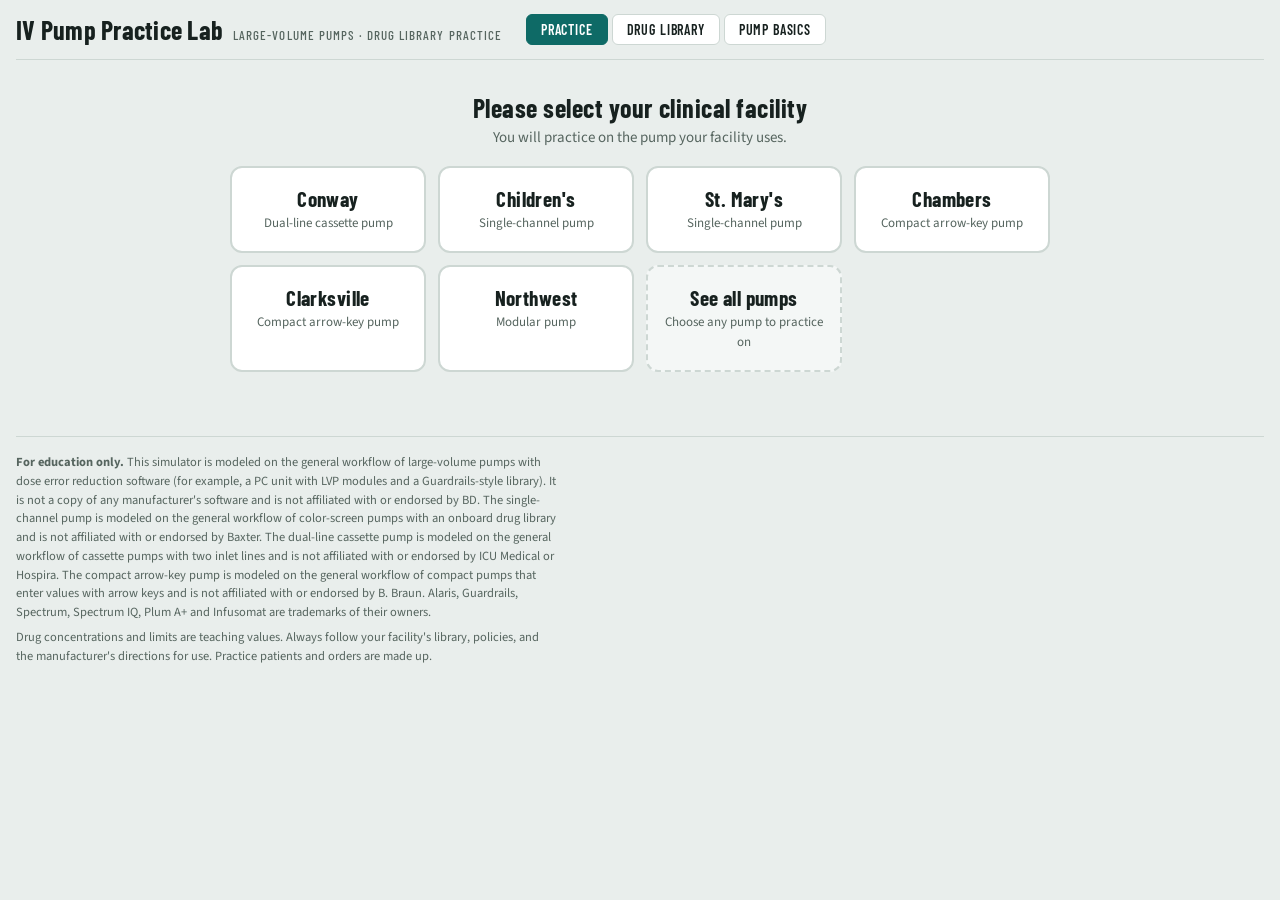
==== index.html @ b4ebb6fa "Start screen: select your clinical facility Students pick their facility and practice on the pump it" ====
<!doctype html>
<html lang="en">
<head>
<meta charset="utf-8">
<meta name="viewport" content="width=device-width, initial-scale=1, viewport-fit=cover">
<title>IV Pump Practice Lab</title>
<meta name="mobile-web-app-capable" content="yes">
<meta name="apple-mobile-web-app-capable" content="yes">
<meta name="apple-mobile-web-app-title" content="IV Pump Lab">
<meta name="theme-color" content="#0e6a66">
<link rel="manifest" href="manifest.webmanifest">
<link rel="icon" type="image/png" sizes="192x192" href="icons/icon-192.png">
<link rel="apple-touch-icon" href="icons/apple-touch-icon.png">
<meta name="description" content="Practice programming a large-volume IV pump with a Guardrails-style drug library, with random practice orders across Med-Surg, ICU, L&amp;D and Pediatrics.">
<link rel="preconnect" href="https://fonts.googleapis.com">
<link rel="preconnect" href="https://fonts.gstatic.com" crossorigin>
<link rel="stylesheet" href="https://fonts.googleapis.com/css2?family=Arimo:wght@400;600;700&family=Barlow+Condensed:wght@500;600;700&family=IBM+Plex+Mono:wght@400;500;600&family=Source+Sans+3:wght@400;600;700&display=swap">
<link rel="stylesheet" href="css/pump.css">
</head>
<body>
<!--BODY-START-->
<header class="topbar">
  <div class="brand">
    <h1>IV Pump Practice Lab</h1>
    <span class="sub">Large-volume pumps · drug library practice</span>
  </div>
  <nav class="tabs" role="tablist" aria-label="Sections">
    <button class="tab" role="tab" id="tab-practice" aria-controls="view-practice" aria-selected="true">Practice</button>
    <button class="tab" role="tab" id="tab-library" aria-controls="view-library" aria-selected="false">Drug Library</button>
    <button class="tab" role="tab" id="tab-basics" aria-controls="view-basics" aria-selected="false">Pump Basics</button>
  </nav>
</header>

<main>
  <!-- ================= PRACTICE ================= -->
  <section class="view" id="view-practice" role="tabpanel" aria-labelledby="tab-practice">
    <div class="practice">
      <div class="device-col">
        <div class="simbar">
          <span class="label">Sim speed</span>
          <span class="seg" id="speedSeg">
            <button data-speed="1" aria-pressed="true">1×</button>
            <button data-speed="10" aria-pressed="false">10×</button>
            <button data-speed="60" aria-pressed="false">60×</button>
            <button data-speed="300" aria-pressed="false">300×</button>
          </span>
          <span>Sim time <span class="clock" id="clock">00:00:00</span></span>
          <span class="fac-label" id="facLabel"></span>
          <button class="btn-plain change-pump" id="changePump" hidden>Change facility</button>
        </div>

        <div class="fac-picker" id="facilityPicker" hidden>
          <h2>Please select your clinical facility</h2>
          <p class="fac-sub">You will practice on the pump your facility uses.</p>
          <div class="fac-grid">
            <button class="fac-card" data-fac="conway"><strong>Conway</strong><span>Dual-line cassette pump</span></button>
            <button class="fac-card" data-fac="childrens"><strong>Children's</strong><span>Single-channel pump</span></button>
            <button class="fac-card" data-fac="stmarys"><strong>St. Mary's</strong><span>Single-channel pump</span></button>
            <button class="fac-card" data-fac="chambers"><strong>Chambers</strong><span>Compact arrow-key pump</span></button>
            <button class="fac-card" data-fac="clarksville"><strong>Clarksville</strong><span>Compact arrow-key pump</span></button>
            <button class="fac-card" data-fac="northwest"><strong>Northwest</strong><span>Modular pump</span></button>
            <button class="fac-card all" data-fac="all"><strong>See all pumps</strong><span>Choose any pump to practice on</span></button>
          </div>
        </div>

        <div class="pump-picker" id="pumpPicker" hidden>
          <button class="btn-plain pp-back" id="ppBack">← Back to facilities</button>
          <h2>Choose the pump you want to practice on</h2>
          <div class="pp-cards">
            <button class="pp-card" data-dev="mod" aria-label="Modular pump: center screen with channel modules on each side">
              <svg viewBox="0 0 240 170" aria-hidden="true">
                <rect x="8" y="30" width="56" height="120" rx="6" class="pp-body"/><rect x="176" y="30" width="56" height="120" rx="6" class="pp-body"/>
                <rect x="70" y="14" width="100" height="146" rx="8" class="pp-body"/>
                <rect x="80" y="24" width="80" height="56" rx="3" class="pp-lcd"/>
                <g class="pp-key"><rect x="84" y="90" width="18" height="11" rx="2"/><rect x="111" y="90" width="18" height="11" rx="2"/><rect x="138" y="90" width="18" height="11" rx="2"/><rect x="84" y="106" width="18" height="11" rx="2"/><rect x="111" y="106" width="18" height="11" rx="2"/><rect x="138" y="106" width="18" height="11" rx="2"/><rect x="84" y="122" width="18" height="11" rx="2"/><rect x="111" y="122" width="18" height="11" rx="2"/><rect x="138" y="122" width="18" height="11" rx="2"/></g>
                <rect x="16" y="40" width="40" height="18" rx="2" class="pp-lcd"/><rect x="184" y="40" width="40" height="18" rx="2" class="pp-lcd"/>
                <rect x="16" y="64" width="40" height="10" rx="2" class="pp-blue"/><rect x="184" y="64" width="40" height="10" rx="2" class="pp-blue"/>
                <rect x="20" y="84" width="32" height="58" rx="4" class="pp-door"/><rect x="188" y="84" width="32" height="58" rx="4" class="pp-door"/>
                <text x="36" y="26" class="pp-t">A</text><text x="204" y="26" class="pp-t">B</text>
              </svg>
              <strong>Modular pump</strong>
              <span>Center screen with a channel module on each side</span>
              <em class="pp-where">Used at: Northwest</em>
            </button>
            <button class="pp-card" data-dev="sq" aria-label="Single-channel pump: color screen with the door on the right">
              <svg viewBox="0 0 240 170" aria-hidden="true">
                <rect x="84" y="4" width="10" height="16" rx="3" class="pp-body"/><rect x="118" y="4" width="10" height="16" rx="3" class="pp-body"/>
                <rect x="62" y="16" width="120" height="150" rx="10" class="pp-body"/>
                <rect x="126" y="20" width="52" height="142" rx="6" class="pp-door"/>
                <rect x="72" y="30" width="48" height="58" rx="3" class="pp-lcd"/><rect x="72" y="30" width="48" height="9" class="pp-blue"/>
                <g class="pp-blue"><circle cx="78" cy="97" r="4.5"/><circle cx="91" cy="97" r="4.5"/><circle cx="104" cy="97" r="4.5"/><circle cx="117" cy="97" r="4.5"/></g>
                <g class="pp-key"><rect x="72" y="106" width="10" height="8" rx="1.5"/><rect x="85" y="106" width="10" height="8" rx="1.5"/><rect x="98" y="106" width="10" height="8" rx="1.5"/><rect x="111" y="106" width="10" height="8" rx="1.5"/>
                  <rect x="72" y="118" width="10" height="9" rx="1.5"/><rect x="85" y="118" width="10" height="9" rx="1.5"/><rect x="98" y="118" width="10" height="9" rx="1.5"/><rect x="111" y="118" width="10" height="9" rx="1.5"/>
                  <rect x="72" y="130" width="10" height="9" rx="1.5"/><rect x="85" y="130" width="10" height="9" rx="1.5"/><rect x="98" y="130" width="10" height="9" rx="1.5"/><rect x="111" y="130" width="10" height="9" rx="1.5"/>
                  <rect x="85" y="142" width="10" height="9" rx="1.5"/><rect x="98" y="142" width="10" height="9" rx="1.5"/><rect x="111" y="142" width="10" height="9" rx="1.5"/></g>
                <rect x="72" y="142" width="10" height="9" rx="1.5" class="pp-purple"/>
              </svg>
              <strong>Single-channel pump</strong>
              <span>Color screen and keypad, door on the right</span>
              <em class="pp-where">Used at: Children's, St. Mary's</em>
            </button>
            <button class="pp-card" data-dev="plum" aria-label="Dual-line cassette pump: lines A and B through one cassette on the left, screen and keypad on the right">
              <svg viewBox="0 0 240 170" aria-hidden="true">
                <rect x="30" y="30" width="180" height="130" rx="10" class="pp-body"/>
                <rect x="38" y="38" width="62" height="114" rx="6" class="pp-door"/>
                <rect x="60" y="8" width="12" height="40" rx="4" class="pp-lcd"/><path d="M66 48 V70" stroke="#8f9a98" stroke-width="3"/>
                <rect x="52" y="70" width="30" height="46" rx="4" fill="#f5f7f7" stroke="#8f9a98"/>
                <rect x="112" y="40" width="88" height="54" rx="3" class="pp-lcd"/>
                <text x="118" y="52" class="pp-t" style="font-size:10px;text-anchor:start">A</text><text x="194" y="52" class="pp-t" style="font-size:10px;text-anchor:end">B</text>
                <g class="pp-key"><rect x="114" y="98" width="18" height="6" rx="1"/><rect x="136" y="98" width="18" height="6" rx="1"/><rect x="158" y="98" width="18" height="6" rx="1"/><rect x="180" y="98" width="18" height="6" rx="1"/></g>
                <g class="pp-key"><rect x="132" y="110" width="14" height="10" rx="5"/><rect x="150" y="110" width="14" height="10" rx="5"/><rect x="168" y="110" width="14" height="10" rx="5"/>
                  <rect x="132" y="124" width="14" height="10" rx="5"/><rect x="150" y="124" width="14" height="10" rx="5"/><rect x="168" y="124" width="14" height="10" rx="5"/>
                  <rect x="132" y="138" width="14" height="10" rx="5"/><rect x="150" y="138" width="14" height="10" rx="5"/><rect x="168" y="138" width="14" height="10" rx="5"/></g>
                <rect x="112" y="110" width="16" height="10" rx="3" fill="#3f9a4d"/><rect x="112" y="124" width="16" height="10" rx="3" fill="#c44"/><rect x="112" y="138" width="16" height="10" rx="3" fill="#56656f"/>
                <rect x="187" y="110" width="12" height="24" rx="6" fill="#56656f"/>
              </svg>
              <strong>Dual-line cassette pump</strong>
              <span>Lines A and B through one cassette, keypad on the right</span>
              <em class="pp-where">Used at: Conway</em>
            </button>
            <button class="pp-card" data-dev="space" aria-label="Compact arrow-key pump: small black display, values dialed in with arrow keys">
              <svg viewBox="0 0 240 170" aria-hidden="true">
                <rect x="10" y="52" width="220" height="70" rx="12" class="pp-body"/>
                <rect x="18" y="62" width="204" height="52" rx="6" fill="#2fb5a3" stroke="#1f8f80"/>
                <rect x="26" y="72" width="78" height="32" rx="2" fill="#111"/>
                <rect x="32" y="80" width="40" height="5" fill="#eee"/><rect x="32" y="90" width="60" height="4" fill="#999"/>
                <circle cx="30" cy="67" r="1.6" fill="#f2c200"/><circle cx="36" cy="67" r="1.6" fill="#3ccf64"/><circle cx="42" cy="67" r="1.6" fill="#3a78d8"/>
                <g fill="#eef3f2" stroke="#1f8f80"><circle cx="126" cy="74" r="5"/><circle cx="116" cy="88" r="5"/><circle cx="136" cy="88" r="5"/><circle cx="126" cy="102" r="5"/></g>
                <g stroke="#1f8f80"><circle cx="156" cy="78" r="5" fill="#eef3f2"/><circle cx="172" cy="78" r="5" fill="#f2c200"/><circle cx="188" cy="78" r="5" fill="#eef3f2"/>
                  <circle cx="156" cy="98" r="5" fill="#eef3f2"/><circle cx="172" cy="98" r="5" fill="#2a6fd6"/><circle cx="188" cy="98" r="5" fill="#d33"/></g>
                <circle cx="210" cy="88" r="5" fill="#eef3f2" stroke="#1f8f80"/>
                <rect x="40" y="122" width="20" height="8" rx="2" class="pp-body"/><rect x="180" y="122" width="20" height="8" rx="2" class="pp-body"/>
              </svg>
              <strong>Compact arrow-key pump</strong>
              <span>Small black display, no number keys: values are dialed in with arrows</span>
              <em class="pp-where">Used at: Chambers, Clarksville</em>
            </button>
          </div>
          <p class="pp-note">You can switch any time with <b>Change facility</b>.</p>
        </div>

        <div class="pump-wrap">
          <div class="pump" id="pump">
            <div class="module" data-ch="A" id="modA"></div>
            <div class="pcu">
              <div class="pcu-head"><span class="pcu-brand">PC UNIT</span><span class="pcu-leds"><span class="led" id="pcuLed" title="Power / alarm"></span></span></div>
              <div class="screen-grid">
                <button class="sk L" data-side="L" data-i="0" style="grid-column:1;grid-row:2" aria-label="Left soft key 1"></button>
                <button class="sk L" data-side="L" data-i="1" style="grid-column:1;grid-row:3" aria-label="Left soft key 2"></button>
                <button class="sk L" data-side="L" data-i="2" style="grid-column:1;grid-row:4" aria-label="Left soft key 3"></button>
                <button class="sk L" data-side="L" data-i="3" style="grid-column:1;grid-row:5" aria-label="Left soft key 4"></button>
                <button class="sk L" data-side="L" data-i="4" style="grid-column:1;grid-row:6" aria-label="Left soft key 5"></button>
                <div class="lcd" id="lcd" aria-live="polite"></div>
                <button class="sk R" data-side="R" data-i="0" style="grid-column:3;grid-row:2" aria-label="Right soft key 1"></button>
                <button class="sk R" data-side="R" data-i="1" style="grid-column:3;grid-row:3" aria-label="Right soft key 2"></button>
                <button class="sk R" data-side="R" data-i="2" style="grid-column:3;grid-row:4" aria-label="Right soft key 3"></button>
                <button class="sk R" data-side="R" data-i="3" style="grid-column:3;grid-row:5" aria-label="Right soft key 4"></button>
                <button class="sk R" data-side="R" data-i="4" style="grid-column:3;grid-row:6" aria-label="Right soft key 5"></button>
                <div class="bottom-keys">
                  <button class="sk B" data-side="B" data-i="0" aria-label="Bottom soft key 1"></button>
                  <button class="sk B" data-side="B" data-i="1" aria-label="Bottom soft key 2"></button>
                  <button class="sk B" data-side="B" data-i="2" aria-label="Bottom soft key 3"></button>
                  <button class="sk B" data-side="B" data-i="3" aria-label="Bottom soft key 4"></button>
                </div>
              </div>
              <div class="pcu-keys">
                <div class="keypad">
                  <button class="key" data-key="1">1</button><button class="key" data-key="2">2</button><button class="key" data-key="3">3</button>
                  <button class="key" data-key="4">4</button><button class="key" data-key="5">5</button><button class="key" data-key="6">6</button>
                  <button class="key" data-key="7">7</button><button class="key" data-key="8">8</button><button class="key" data-key="9">9</button>
                  <button class="key" data-key=".">.</button><button class="key" data-key="0">0</button><button class="key fn clear" data-key="CLEAR">CLEAR</button>
                </div>
                <div class="fnkeys">
                  <button class="key fn teal" data-key="SILENCE">SILENCE</button>
                  <button class="key fn teal" data-key="OPTIONS">OPTIONS</button>
                  <span class="fn-gap"></span>
                  <button class="key fn power" id="powerKey"><span class="pwr-icon" aria-hidden="true">⏻</span> SYSTEM ON</button>
                </div>
              </div>
            </div>
            <div class="module" data-ch="B" id="modB"></div>
          </div>

          <div class="bb" id="space" hidden>
            <div class="bb-case">
              <div class="bb-top"><span class="bb-line"></span><span class="bb-drop"><i class="drop-ico"></i></span><span class="door-state">SET LOADED</span></div>
              <div class="bb-front">
                <div class="bb-left">
                  <div class="bb-leds"><span class="bb-led y" id="bbLedY" title="Pre-alarm / reminder"></span><span class="bb-led g" id="bbLedG" title="Infusing / alarm"></span><span class="bb-led b" id="bbLedB" title="Connection"></span></div>
                  <div class="bb-screen" id="bbScreen" aria-live="polite"></div>
                  <div class="bb-name">COMPACT PUMP</div>
                </div>
                <div class="bb-cross">
                  <button class="bbk arrow up" data-bb="UP" aria-label="Up">▲</button>
                  <button class="bbk arrow left" data-bb="LEFT" aria-label="Left">◀</button>
                  <button class="bbk arrow right" data-bb="RIGHT" aria-label="Right">▶</button>
                  <button class="bbk arrow down" data-bb="DOWN" aria-label="Down">▼</button>
                </div>
                <div class="bb-keys">
                  <button class="bbk c" data-bb="C" aria-label="Clear / back">C</button>
                  <button class="bbk bol" data-bb="BOLUS" aria-label="Bolus">BOL</button>
                  <button class="bbk pwr" id="bbPower" aria-label="On/Off">⏻</button>
                  <button class="bbk ok" data-bb="OK">OK</button>
                  <button class="bbk auto" data-bb="AUTO" aria-label="Auto-programming">⋎</button>
                  <button class="bbk ss" data-bb="STARTSTOP" aria-label="Start/Stop"><span>Start</span><span>Stop</span></button>
                </div>
                <div class="bb-door"><button class="bbk door" data-bb="DOOR" aria-label="Open door">⏏</button></div>
              </div>
              <div class="bb-rail"><i></i><i></i></div>
            </div>
          </div>

          <div class="pl" id="plum" hidden>
            <div class="pl-case">
              <div class="pl-left">
                <svg viewBox="0 0 120 300" aria-hidden="true">
                  <rect x="50" y="0" width="20" height="70" rx="6" fill="#f4f7f8" stroke="#8d9795"/>
                  <rect x="54" y="30" width="12" height="36" rx="3" class="pl-fluid"/>
                  <rect x="57" y="70" width="6" height="40" fill="#f2f6f5" stroke="#8d9795" class="tube"/>
                  <g class="drops"><circle class="drop" cx="60" cy="20" r="3.5"></circle></g>
                  <rect x="28" y="108" width="64" height="120" rx="8" fill="#eef1f1" stroke="#8d9795" stroke-width="1.5"/>
                  <rect x="44" y="128" width="32" height="56" rx="5" fill="#d8dfde" stroke="#8d9795"/>
                  <circle cx="60" cy="204" r="9" fill="#cfd6d5" stroke="#8d9795"/>
                  <rect x="57" y="228" width="6" height="72" fill="#f2f6f5" stroke="#8d9795" class="tube"/>
                  <path d="M16 96 h88 v10 h-88z" fill="#c9cfce" stroke="#8d9795"/>
                </svg>
                <div class="door-state">SET LOADED</div>
              </div>
              <div class="pl-right">
                <div class="pl-flow"><span class="pl-drop" id="plDropA"><i></i>A</span><span class="pl-drop" id="plDropB">B<i></i></span></div>
                <div class="pl-screen" id="plScreen" aria-live="polite"></div>
                <div class="pl-softkeys">
                  <button class="plk" data-i="0" aria-label="Soft key 1">▲</button><button class="plk" data-i="1" aria-label="Soft key 2">▲</button>
                  <button class="plk" data-i="2" aria-label="Soft key 3">▲</button><button class="plk" data-i="3" aria-label="Soft key 4">▲</button>
                </div>
                <div class="pl-keys">
                  <button class="plb start" data-pl="START" style="grid-area:1/1">START</button>
                  <button class="plb stop" data-pl="STOP" style="grid-area:2/1">STOP</button>
                  <span class="pl-charge" style="grid-area:3/1"><span class="led" id="plLed"></span></span>
                  <button class="plb onoff" id="plPower" style="grid-area:4/1">ON/OFF</button>
                  <button class="pln" data-pl="1" style="grid-area:1/2">1</button><button class="pln" data-pl="2" style="grid-area:1/3">2</button><button class="pln" data-pl="3" style="grid-area:1/4">3</button>
                  <button class="pln" data-pl="4" style="grid-area:2/2">4</button><button class="pln" data-pl="5" style="grid-area:2/3">5</button><button class="pln" data-pl="6" style="grid-area:2/4">6</button>
                  <button class="pln" data-pl="7" style="grid-area:3/2">7</button><button class="pln" data-pl="8" style="grid-area:3/3">8</button><button class="pln" data-pl="9" style="grid-area:3/4">9</button>
                  <button class="pln clear" data-pl="CLEAR" style="grid-area:4/2">CLEAR</button><button class="pln" data-pl="0" style="grid-area:4/3">0</button><button class="pln" data-pl="." style="grid-area:4/4">•</button>
                  <div class="pl-select" style="grid-area:1/5/4/6"><button class="plb sel" data-pl="UP" aria-label="Select up">▲</button><span>SELECT</span><button class="plb sel" data-pl="DOWN" aria-label="Select down">▼</button></div>
                  <button class="plb silence" data-pl="SILENCE" style="grid-area:4/5">SILENCE</button>
                </div>
                <div class="pl-name">CASSETTE PUMP · 2 LINES</div>
              </div>
            </div>
          </div>

          <div class="sq" id="sq" hidden>
            <div class="sq-poles" aria-hidden="true"><i></i><i></i></div>
            <div class="sq-case">
              <div class="sq-front">
                <div class="sq-brand">Single-channel pump</div>
                <div class="sq-screen" id="sqScreen" aria-live="polite"></div>
                <div class="sq-softkeys">
                  <button class="sqk" data-i="0" aria-label="Soft key 1"></button><button class="sqk" data-i="1" aria-label="Soft key 2"></button>
                  <button class="sqk" data-i="2" aria-label="Soft key 3"></button><button class="sqk" data-i="3" aria-label="Soft key 4"></button>
                </div>
                <div class="sq-hard">
                  <button class="sqh power" id="sqPower" aria-label="On/Off"><span aria-hidden="true">⏻</span></button>
                  <button class="sqh" data-sq="SCAN" aria-label="Scan"><span class="scan-ico" aria-hidden="true"></span></button>
                  <button class="sqh ok" data-sq="OK">OK</button>
                  <button class="sqh" data-sq="RUNSTOP" aria-label="Run/Stop"><span class="rs-ico" aria-hidden="true">▶︎<i>❚❚</i></span></button>
                </div>
                <div class="sq-pad">
                  <button class="sqn" data-sq="0"><b>0</b></button><button class="sqn" data-sq="1"><small>ABC</small><b>1</b></button><button class="sqn" data-sq="2"><small>DEF</small><b>2</b></button><button class="sqn" data-sq="3"><small>GHI</small><b>3</b></button>
                  <button class="sqn" data-sq="."><b>•</b></button><button class="sqn" data-sq="4"><small>JKL</small><b>4</b></button><button class="sqn" data-sq="5"><small>MNO</small><b>5</b></button><button class="sqn" data-sq="6"><small>PQR</small><b>6</b></button>
                  <span class="sq-ir" title="Infrared port" aria-hidden="true"></span><button class="sqn" data-sq="7"><small>STU</small><b>7</b></button><button class="sqn" data-sq="8"><small>VWX</small><b>8</b></button><button class="sqn" data-sq="9"><small>YZ</small><b>9</b></button>
                </div>
                <div class="sq-foot"><span class="led" id="sqLed"></span><span>LARGE VOLUME PUMP</span></div>
              </div>
              <div class="sq-door">
                <svg viewBox="0 0 100 300" aria-hidden="true">
                  <rect x="44" y="0" width="12" height="300" rx="4" fill="#f2f6f5" stroke="#8d9795" class="tube"></rect>
                  <rect x="26" y="110" width="48" height="80" rx="6" fill="#b4bdbb" stroke="#8d9795"></rect>
                  <g class="drops"><circle class="drop" cx="50" cy="40" r="3.5"></circle><circle class="drop" cx="50" cy="210" r="3.5" style="animation-delay:.6s"></circle></g>
                </svg>
                <div class="door-state">SET LOADED</div>
              </div>
            </div>
          </div>
        </div>

        <section class="panel bedside" aria-labelledby="bedsideTitle">
          <h2 id="bedsideTitle">Bedside: tubing, clamps and bags</h2>
          <div class="bedside-grid" id="bedside"></div>
        </section>
      </div>

      <aside class="coach" id="coach">
        <div class="panel picker">
          <label for="scenarioSelect">Mode</label>
          <select id="scenarioSelect"></select>
          <p class="summary" id="scenarioSummary"></p>
          <div class="row">
            <button class="btn-plain" id="restartBtn">Restart</button>
          </div>
        </div>
        <div id="patientBand"></div>
        <div class="orders" id="orders"></div>
        <div class="vitals" id="vitals"></div>
        <div id="decisions"></div>
        <div class="panel goals" id="goals"></div>
        <div id="debrief"></div>
        <details class="panel history" id="history">
          <summary>Pump event history</summary>
          <ol id="historyList"></ol>
        </details>
      </aside>
    </div>
  </section>

  <!-- ================= DRUG LIBRARY ================= -->
  <section class="view" id="view-library" role="tabpanel" aria-labelledby="tab-library" hidden>
    <p class="intro">This practice library works like a hospital's Guardrails library. Each care-area profile has its own list and its own limits. A <b>soft limit</b> asks you to confirm, and you override only after checking the order. A <b>hard limit</b> cannot be overridden. Values are teaching examples. Your facility's pharmacy builds the real library.</p>
    <p class="intro only-plum"><b>Dual-line cassette pump:</b> this pump's drug list has names only, with no limits. The table below is still the teaching reference for concentrations and safe dose ranges. The pump will not warn you if you go outside them.</p>
    <div class="lib-controls">
      <label for="libProfile">Profile</label>
      <select id="libProfile"></select>
      <input id="libSearch" type="search" placeholder="Search drug name" aria-label="Search drug name">
    </div>
    <div class="table-wrap">
      <table>
        <thead><tr><th>Drug</th><th>Concentration(s)</th><th>Dosing unit</th><th>Soft min</th><th>Soft max</th><th>Hard max</th><th>Notes</th></tr></thead>
        <tbody id="libBody"></tbody>
      </table>
    </div>
  </section>

  <!-- ================= BASICS ================= -->
  <section class="view" id="view-basics" role="tabpanel" aria-labelledby="tab-basics" hidden>
    <div class="basics">
      <div class="panel only-mod">
        <h3>Parts of the pump</h3>
        <ul>
          <li><b>PC unit</b> (center): the screen, 5 soft keys on each side, 4 soft keys under the screen, number keys, CLEAR, SILENCE, OPTIONS and SYSTEM ON.</li>
          <li><b>Pump modules</b>: Channel A is on the left, Channel B on the right. CHANNEL SELECT opens that channel on the screen. PAUSE, RESTART and CHANNEL OFF control only that channel.</li>
          <li><b>Soft keys</b>: blank arrow keys. Their job is written on the screen next to them (for example RATE, VTBI, DOSE, START).</li>
          <li><b>Prompt line</b>: the line starting with <b>&gt;</b> tells you the next step, such as <i>&gt;Select Drug</i> or <i>&gt;Press START</i>.</li>
          <li><b>Module display</b>: scrolls the drug name and dose and shows the rate, even when the screen is on another channel.</li>
        </ul>
      </div>
      <div class="panel only-mod">
        <h3>Programming a primary infusion</h3>
        <ol>
          <li>Check the order, the patient (two identifiers) and the bag label.</li>
          <li>Spike the bag, prime the tubing, and load the set in a channel.</li>
          <li>SYSTEM ON → watch the self test → <b>New Patient? Yes</b> → select the unit <b>profile</b> → Yes.</li>
          <li>Type the <b>patient ID</b> from the armband → CONFIRM.</li>
          <li>Press <b>CHANNEL SELECT</b> on the module → Infusion Menu → <b>Guardrails Drugs</b> or <b>Guardrails IV Fluids</b>.</li>
          <li>Use the letter keys (A-E … U-Z) or PAGE DOWN to find the drug. Pick the concentration that matches the bag → <b>Yes</b>.</li>
          <li>For high-alert drugs read the advisory → CONFIRM. On Drug Setup enter PATIENT WEIGHT if asked → NEXT.</li>
          <li>Press RATE or DOSE and type the value. Press VTBI and type the volume.</li>
          <li>Trace the line, open the clamp, check the screen against the order, press the <b>START</b> soft key.</li>
        </ol>
      </div>
      <div class="panel only-mod">
        <h3>Secondary (IVPB) set-up</h3>
        <ol>
          <li>Connect secondary tubing to the port <b>above</b> the pump on the primary line.</li>
          <li>Hang the secondary bag <b>higher</b> than the primary (lower the primary with the extension hook).</li>
          <li><b>Open the secondary clamp.</b> A closed clamp means the pump pulls primary fluid instead.</li>
          <li>CHANNEL SELECT → <b>SECONDARY</b> soft key → drug → Yes.</li>
          <li>VTBI fills in with the bag volume. Type the DURATION (for 30 min type 30; for 1 h 30 min type 130).</li>
          <li>Prompt reads <i>&gt;Verify Secondary Clamp Open, Then Press START</i>. Callback ON makes the pump alert when it finishes.</li>
          <li>The primary resumes automatically at its own rate.</li>
        </ol>
      </div>
      <div class="panel only-sq">
        <h3>Parts of the pump</h3>
        <ul>
          <li><b>Color screen</b> (top): the blue title bar shows the care area. The drug name and concentration sit under it.</li>
          <li><b>Four round soft keys</b> under the screen. Their job is printed on the screen just above each key (for example <i>yes</i>, <i>no</i>, <i>back</i>, <i>dose change</i>).</li>
          <li><b>Hard keys</b>: ON/OFF, SCAN (barcode), <b>OK</b> (confirms the highlighted field or list choice) and <b>RUN/STOP</b> (starts or stops the infusion).</li>
          <li><b>Keypad</b>: numbers 0–9 and a decimal point. On the Drug Search screen the same keys type letters: press 1 once for A, twice for B, three times for C.</li>
          <li><b>Door</b> on the right holds the IV set. One pump runs one channel. A secondary runs through the same channel and the primary resumes when it ends.</li>
        </ul>
      </div>
      <div class="panel only-sq">
        <h3>Programming a primary infusion</h3>
        <ol>
          <li>Check the order, the patient (two identifiers) and the bag label. Prime the set, load it and close the door.</li>
          <li>ON/OFF → <b>New Patient? yes</b> → use ▲ ▼ to pick the <b>care area</b> → OK.</li>
          <li><b>Drug Search</b>: type the first two letters of the drug name on the keypad (the letters wait about a second, then lock in). Or type one letter and press OK.</li>
          <li>Pick the drug with ▲ ▼ → OK. Pick the concentration that matches the bag → OK. <b>CONFIRM → yes</b>. Read any clinical advisory → continue.</li>
          <li>Drug Setup: type <b>Patient Weight</b> → OK (if asked), then <b>Dose</b> (or <b>Rate</b>) → OK, then <b>VTBI</b> → OK. Time calculates for you.</li>
          <li>Check every value against the order, press <b>RUN/STOP</b>, answer <b>Check Flow</b> (clamps open, no kinks, drops falling) → yes.</li>
          <li>Titrate from the RUN screen with <b>dose change</b> (or rate change): type the new value → OK → RUN/STOP.</li>
        </ol>
      </div>
      <div class="panel only-sq">
        <h3>Secondary (IVPB) set-up</h3>
        <ol>
          <li>Connect the secondary set to the upper Y-site on the primary line. Lower the primary bag on the hanger so the secondary hangs <b>higher</b>. Open the secondary clamp.</li>
          <li>A secondary can only be programmed while the pump is <b>stopped</b>. Press RUN/STOP → <b>program pri/sec</b> → review the primary → <b>program secndry</b>.</li>
          <li>Search for the drug → OK → yes. A watermark <b>2</b> shows you are on the secondary.</li>
          <li>VTBI fills in with the bag volume → OK. The reminder says secondary VTBI should equal the bag volume → OK.</li>
          <li>Type the <b>Time</b> as hours and minutes (30 min = 30, 1 h 30 min = 130) → OK. The rate calculates.</li>
          <li>RUN/STOP → Secondary Check Flow: drops falling in the <b>secondary</b> chamber and not the primary → yes. The primary resumes by itself when the secondary is done.</li>
        </ol>
      </div>
      <div class="panel only-plum">
        <h3>Parts of the pump</h3>
        <ul>
          <li><b>Cassette</b> (left): one cassette with two inlets. <b>Line A</b> is the primary inlet, <b>Line B</b> the secondary inlet. One line goes to the patient.</li>
          <li><b>Screen</b>: the main delivery screen shows A on the left and B on the right (status, rate, volume infused). The drop symbols above the screen flash while a line is pumping.</li>
          <li><b>Four soft keys</b> (▲) under the screen: their job is printed just above them (for example <i>A</i>, <i>B</i>, <i>Therapy</i>, <i>Cancel/Back</i>).</li>
          <li><b>SELECT ▲▼</b> moves the highlight between fields and list items. Typing replaces the highlighted value. <b>CLEAR</b> empties the field.</li>
          <li><b>START</b> starts or accepts a change, <b>STOP</b> stops a line, <b>SILENCE</b> quiets an alarm.</li>
        </ul>
      </div>
      <div class="panel only-plum">
        <h3>Programming a line</h3>
        <ol>
          <li>ON/OFF → self test. <b>Clear Settings? Yes</b> for a new patient.</li>
          <li><b>Rate-based</b> (fluids, IVPB): press <b>[A]</b> → type the Rate → ▼ → type the VTBI. Duration calculates. Press <b>START</b>.</li>
          <li><b>Dose-based drips</b>: <b>[A]</b> → <b>Therapy</b> → Drug List (Page Down, ▲▼) → Enter → <b>Dose Calculation</b> → Choose → dose units → Choose → container units → Choose.</li>
          <li>Type the <b>drug amount</b> and <b>bag volume</b> from the bag label, and the <b>weight</b> if the dose is per kg. Then the <b>Dose</b> and <b>VTBI</b>. Rate calculates.</li>
          <li><b>START</b> → <i>Confirm Program?</i> check dose, drug, concentration and weight → <b>Yes</b>.</li>
          <li>Titrate: <b>[A]</b> while running, type the new Dose (or Rate), <b>START</b>.</li>
          <li>Duration is typed as hours and minutes: 30 = 30 min, 130 = 1 hr 30 min.</li>
        </ol>
      </div>
      <div class="panel only-plum">
        <h3>Piggyback on Line B</h3>
        <ol>
          <li>Attach the secondary container to the <b>secondary inlet</b> of the cassette (no need to hang it higher).</li>
          <li>With Line A pumping, press <b>[B]</b>. Mode should read <b>Piggyback</b> (Change Mode switches to Concurrent).</li>
          <li>Type the Rate and VTBI (or VTBI and Duration). Press <b>START</b>.</li>
          <li>Line A shows <b>DELAYED</b> while B runs, then restarts by itself when B's VTBI is done.</li>
          <li><b>Concurrent</b> runs A and B at the same time, each at its own rate.</li>
        </ol>
      </div>
      <div class="panel only-plum">
        <h3>No dose limits on this pump</h3>
        <p>This model's drug list holds drug <b>names</b> only. It has no soft or hard limits, so it will not stop a wrong dose, a wrong concentration or a wrong weight. You type the concentration yourself, so check it against the bag label and get an independent double check for high-alert drugs.</p>
      </div>
      <div class="panel only-space">
        <h3>Parts of the pump</h3>
        <ul>
          <li><b>Display</b>: four lines, white on black. The top line shows PRIM or SEC, the drug and <b>START</b> when the program is ready. The highlighted (white) row is the one you are on.</li>
          <li><b>No number keys.</b> Values are dialed in: <b>◀ ▶</b> move to a digit (the white box), <b>▲ ▼</b> change it, <b>OK</b> confirms. Example: 9.5 = ▲ 9 times on the ones digit, ▶ once, ▲ 5 times.</li>
          <li><b>◀</b> also selects: it opens the highlighted value or picks a list item, the same as OK.</li>
          <li><b>C</b> clears a value (press again to leave the editor), or goes back one screen. <b>Start/Stop</b> starts or stops. <b>BOL</b> is bolus.</li>
          <li>Lights above the display: <b>yellow</b> pre-alarm/reminder, <b>green</b> infusing, <b>red</b> alarm.</li>
        </ul>
      </div>
      <div class="panel only-space">
        <h3>Programming a primary</h3>
        <ol>
          <li>On/Off → Self-test → <i>Press OK to program an infusion</i> → OK.</li>
          <li>Select the <b>Care Unit</b> (▲▼, OK). Drug list: ▲▼ through the list, <b>▶</b> jumps ABC → DEF → GHI. OK to select, then the concentration that matches the bag.</li>
          <li>High-alert drugs show an advisory: OK. For per-kg doses the <b>Weight</b> editor opens first.</li>
          <li>The <b>Doserate</b> (or Rate) editor opens: dial the value, OK. A soft limit asks <i>Override?</i> ▲ Yes / ▼ No. A hard limit stops the editor at the limit and shows a message.</li>
          <li>▼ to <b>VTBI</b> (required), OK, dial it, OK. Time calculates. <b>START</b> appears on the top line.</li>
          <li>Check everything against the order, press <b>Start/Stop</b>.</li>
          <li>Titrate while running: press <b>◀</b>, dial the new doserate, <b>OK</b>. It is not active until you press OK.</li>
        </ol>
      </div>
      <div class="panel only-space">
        <h3>SECondary (piggyback)</h3>
        <ol>
          <li>Hang the secondary at least 8 inches above the primary and connect it to the port above the pump.</li>
          <li>Press <b>Start/Stop</b> to stop the primary. ▼ to <b>SECondary</b> → OK → <b>New SECondary</b> → OK.</li>
          <li>Pick the drug and concentration. VTBI fills in with the bag volume: check it, OK, OK.</li>
          <li>▼ to <b>Time</b>, dial hours:minutes, OK. The rate calculates.</li>
          <li>Start/Stop → <i>Check bag height, open SECondary clamp</i> → Start/Stop again. The primary resumes on its own when the SEC is done.</li>
        </ol>
      </div>
      <div class="panel">
        <h3>Soft limits vs. hard limits</h3>
        <p><b>Soft limit</b>: the dose is unusual for this care area. Stop, re-read the order, recheck your math and the patient's weight. Override only if the order is correct and verified. Overrides are recorded.</p>
        <p><b>Hard limit</b>: the dose is unsafe for this care area. The pump will not run it. Re-enter or hold and call the provider or pharmacist.</p>
        <p><b>Basic Infusion</b> (on the single-channel pump: <i>not in library</i>, Basic Mode) skips all limits. Never use it to get around an alert, and never for high-alert medications.</p>
      </div>
      <div class="panel">
        <h3>Vasopressors: mcg/min or mcg/kg/min?</h3>
        <p>Norepinephrine, epinephrine and phenylephrine each have <b>two library entries</b> for the same bag: the plain entry doses in <b>mcg/min</b>, the <b>weight-based</b> entry in <b>mcg/kg/min</b>. Read the units in the order and pick the matching entry. 0.1 mcg/kg/min is not 0.1 mcg/min: picking the wrong one is an 80-fold error for an 80 kg patient.</p>
        <p>On the dual-line cassette pump there is one drug name: choose the dose units (mcg/min or mcg/kg/min) on the Dose Calculation screen and enter the weight.</p>
      </div>
      <div class="panel wide">
        <h3>Dose calculation formulas</h3>
        <div class="calc">
concentration (per mL) = drug amount in bag ÷ bag volume (mL)<br>
mL/h = dose per hr ÷ concentration<br><br>
units/kg/hr &nbsp;: mL/h = (dose × kg) ÷ (units/mL)<br>
&nbsp;&nbsp;Heparin 15 units/kg/hr × 70 kg = 1,050 units/hr ÷ 100 units/mL = <b>10.5 mL/h</b><br>
mcg/min &nbsp;&nbsp;&nbsp;&nbsp;: mL/h = (dose × 60) ÷ (mcg/mL)<br>
&nbsp;&nbsp;Norepinephrine 8 mg/250 mL = 32 mcg/mL; 6 mcg/min × 60 = 360 ÷ 32 = <b>11.3 mL/h</b><br>
mcg/kg/min &nbsp;: mL/h = (dose × kg × 60) ÷ (mcg/mL)<br>&nbsp;&nbsp;Norepinephrine (weight-based) 0.1 mcg/kg/min × 80 kg × 60 = 480 ÷ 32 = <b>15 mL/h</b><br>
milliunits/min: Oxytocin 30 units/500 mL = 60 mU/mL; 6 mU/min × 60 = 360 ÷ 60 = <b>6 mL/h</b><br>
volume/time : mL/h = mL ÷ hours &nbsp;&nbsp;(250 mL over 90 min = 250 ÷ 1.5 = <b>166.7 mL/h</b>)
        </div>
      </div>
      <div class="panel wide">
        <h3>Alarm troubleshooting</h3>
        <div class="table-wrap">
          <table>
            <thead><tr><th>Alarm</th><th>Likely cause</th><th>What to do</th></tr></thead>
            <tbody>
              <tr><td>Patient side occlusion</td><td>Kinked tubing, closed slide clamp, bent arm, infiltrated IV</td><td>Silence. Look at the site and the line from the pump to the patient. Straighten, unclamp, assess for infiltration. Press RESTART.</td></tr>
              <tr><td>Fluid side occlusion</td><td>Roller clamp closed above the pump, spike not open, empty bag</td><td>Open the roller clamp, check the spike and bag. Press RESTART.</td></tr>
              <tr><td>Air in line</td><td>Tubing not fully primed, bag ran dry, bubbles from a new bag</td><td>Pause, open the door, remove the air by priming or using a port below the air, reload the set. Press RESTART.</td></tr>
              <tr><td>Infusion complete / KVO</td><td>VTBI reached</td><td>Hang a new bag if ordered, CHANNEL SELECT, enter a new VTBI, press START. Or turn the channel off and flush/lock the line.</td></tr>
              <tr><td>Channel paused too long</td><td>Channel paused over 2 minutes</td><td>Resume with RESTART, or turn the channel off if the infusion is stopped.</td></tr>
            </tbody>
          </table>
        </div>
      </div>
      <div class="panel wide">
        <h3>Safety habits that prevent pump errors</h3>
        <ul>
          <li>Always use the drug library. Match the concentration to the bag label.</li>
          <li>Titrate by <b>dose</b>, not by rate, so the library checks the new dose.</li>
          <li>Independent double check for high-alert drips (heparin, insulin, vasopressors, opioids, oxytocin, magnesium).</li>
          <li>Set VTBI to the ordered volume, especially for boluses and pediatrics, not automatically to the bag size.</li>
          <li>Trace every line from bag to pump to patient at start, at handoff, and whenever a new line is added.</li>
          <li>Check the pump against the MAR at the start of every shift and after every change.</li>
        </ul>
      </div>
    </div>
  </section>
</main>

<footer>
  <p><b>For education only.</b> This simulator is modeled on the general workflow of large-volume pumps with dose error reduction software (for example, a PC unit with LVP modules and a Guardrails-style library). It is not a copy of any manufacturer's software and is not affiliated with or endorsed by BD. The single-channel pump is modeled on the general workflow of color-screen pumps with an onboard drug library and is not affiliated with or endorsed by Baxter. The dual-line cassette pump is modeled on the general workflow of cassette pumps with two inlet lines and is not affiliated with or endorsed by ICU Medical or Hospira. The compact arrow-key pump is modeled on the general workflow of compact pumps that enter values with arrow keys and is not affiliated with or endorsed by B. Braun. Alaris, Guardrails, Spectrum, Spectrum IQ, Plum A+ and Infusomat are trademarks of their owners.</p>
  <p>Drug concentrations and limits are teaching values. Always follow your facility's library, policies, and the manufacturer's directions for use. Practice patients and orders are made up.</p>
</footer>
<!--BODY-END-->
<script src="js/library.js"></script>
<script src="js/pump.js"></script>
<script src="js/spectrum.js"></script>
<script src="js/plum.js"></script>
<script src="js/space.js"></script>
<script src="js/scenarios.js"></script>
<script src="js/practice.js"></script>
<script src="js/app.js"></script>
<script src="js/scorm.js"></script>
</body>
</html>
---- css/pump.css ----
/* Layout: two-column work surface — the pump on the left like a bedside pole,
   the order sheet / scenario coach on the right like a clipboard. */
:root {
  --bg: #e9eeec;
  --surface: #ffffff;
  --surface-2: #f4f7f6;
  --ink: #17211f;
  --muted: #56655f;
  --line: #cdd7d3;
  --accent: #0e6a66;
  --accent-ink: #ffffff;
  --accent-soft: #d6ebe8;
  --ok: #2b7a3a;
  --ok-soft: #dcefdf;
  --warn: #9a6200;
  --warn-soft: #fbeccb;
  --crit: #b3261e;
  --crit-soft: #f9dcd9;
  --paper: #fffdf6;
  --paper-line: #e6dfc7;

  /* the device itself */
  --shell: #dde2e1;
  --shell-edge: #aeb7b5;
  --shell-shadow: rgba(20, 30, 28, .25);
  --key: #f3f5f5;
  --key-ink: #1d2826;
  --key-edge: #9aa4a2;
  --lcd-bg: #eef1ea;
  --lcd-ink: #10201b;
  --lcd-hdr: #1d4a5e;
  --lcd-hdr-ink: #e8f3f7;
  --lcd-sel: #1d4a5e;
  --mod-disp: #0d1614;
  --mod-green: #58e07a;
  --mod-amber: #ffb938;
  --mod-red: #ff5a4f;

  --f-display: "Barlow Condensed", "Arial Narrow", "Roboto Condensed", sans-serif;
  --f-body: "Source Sans 3", "Segoe UI", system-ui, sans-serif;
  --f-mono: "IBM Plex Mono", ui-monospace, "SFMono-Regular", Menlo, monospace;
  --f-lcd: "Arimo", "Arial", "Helvetica Neue", sans-serif;
}
@media (prefers-color-scheme: dark) {
  :root:not([data-theme="light"]) {
    --bg: #111817; --surface: #1a2321; --surface-2: #202b29; --ink: #e4ecea; --muted: #9aaba6;
    --line: #33423f; --accent: #5cc3bb; --accent-ink: #06201e; --accent-soft: #173a37;
    --ok: #7fd08c; --ok-soft: #1c3322; --warn: #f0b650; --warn-soft: #3a2e14; --crit: #ff8a80; --crit-soft: #3f1c1a;
    --paper: #1f2624; --paper-line: #3a423c;
    --shell: #c9cfce; --shell-edge: #8f9997; --shell-shadow: rgba(0, 0, 0, .5);
    color-scheme: dark;
  }
}
:root[data-theme="dark"] {
  --bg: #111817; --surface: #1a2321; --surface-2: #202b29; --ink: #e4ecea; --muted: #9aaba6;
  --line: #33423f; --accent: #5cc3bb; --accent-ink: #06201e; --accent-soft: #173a37;
  --ok: #7fd08c; --ok-soft: #1c3322; --warn: #f0b650; --warn-soft: #3a2e14; --crit: #ff8a80; --crit-soft: #3f1c1a;
  --paper: #1f2624; --paper-line: #3a423c;
  --shell: #c9cfce; --shell-edge: #8f9997; --shell-shadow: rgba(0, 0, 0, .5);
  color-scheme: dark;
}

* { box-sizing: border-box; }
html, body { margin: 0; }
body {
  background: var(--bg); color: var(--ink);
  font: 15px/1.5 var(--f-body);
  padding-inline: 16px;
}
button { font: inherit; color: inherit; }
:focus-visible { outline: 3px solid var(--accent); outline-offset: 2px; }

/* ---------- top bar ---------- */
.topbar {
  display: flex; flex-wrap: wrap; align-items: center; gap: 12px 24px;
  padding-block: 14px; border-bottom: 1px solid var(--line); max-width: 1320px; margin: 0 auto;
}
.brand { display: flex; align-items: baseline; gap: 10px; }
.brand h1 { font: 700 26px/1 var(--f-display); letter-spacing: .01em; margin: 0; text-wrap: balance; }
.brand .sub { font: 500 13px var(--f-display); letter-spacing: .08em; text-transform: uppercase; color: var(--muted); }
.tabs { display: flex; gap: 4px; flex-wrap: wrap; }
.tab {
  border: 1px solid var(--line); background: var(--surface); padding: 6px 14px; border-radius: 6px;
  font: 600 14px var(--f-display); letter-spacing: .06em; text-transform: uppercase; cursor: pointer;
}
.tab[aria-selected="true"] { background: var(--accent); color: var(--accent-ink); border-color: var(--accent); }

main { max-width: 1320px; margin: 0 auto; padding-block: 18px 40px; }
.view[hidden] { display: none !important; }

/* ---------- practice layout ---------- */
.practice { display: grid; grid-template-columns: minmax(0, 1.25fr) minmax(0, 1fr); gap: 22px; align-items: start; }
@media (max-width: 1060px) { .practice { grid-template-columns: minmax(0, 1fr); } }

.simbar { display: flex; flex-wrap: wrap; gap: 10px 18px; align-items: center; margin-bottom: 12px; font-size: 13px; color: var(--muted); }
.simbar .label { font: 600 12px var(--f-display); letter-spacing: .08em; text-transform: uppercase; }
.seg { display: inline-flex; border: 1px solid var(--line); border-radius: 6px; overflow: hidden; }
.seg button { border: 0; background: var(--surface); padding: 4px 10px; cursor: pointer; font: 500 13px var(--f-mono); }
.seg button + button { border-left: 1px solid var(--line); }
.seg button[aria-pressed="true"] { background: var(--accent); color: var(--accent-ink); }
.clock { font: 500 14px var(--f-mono); color: var(--ink); font-variant-numeric: tabular-nums; }
.btn-plain { border: 1px solid var(--line); background: var(--surface); padding: 4px 10px; border-radius: 6px; cursor: pointer; font-size: 13px; }

/* ---------- the pump ---------- */
.pump-wrap { padding-bottom: 6px; }
/* The pump keeps its real layout (A | PC unit | B) at every size; on narrow
   screens app.js scales the whole device down to fit the width. */
.pump-wrap { overflow: hidden; }
.pump { display: flex; justify-content: center; gap: 4px; align-items: stretch; margin: 0 auto; width: max-content; }
.pump > * { flex-shrink: 0; }

.pcu, .module {
  background: linear-gradient(180deg, var(--shell), color-mix(in srgb, var(--shell) 86%, #000));
  border: 1px solid var(--shell-edge); border-radius: 16px;
  box-shadow: 0 12px 26px -14px var(--shell-shadow), inset 0 1px 0 rgba(255, 255, 255, .7);
  color: var(--key-ink);
}
.pcu { width: 420px; padding: 10px 12px 14px; }
.pcu-head { display: flex; justify-content: space-between; align-items: center; margin: 0 4px 8px; }
.pcu-brand { font: 700 12px var(--f-display); letter-spacing: .18em; color: #3f4a48; }
.pcu-head .led.on { background: #3ccf64; box-shadow: 0 0 6px #3ccf64; }
.pcu-head .led.alarm { background: #ff4b3e; box-shadow: 0 0 8px #ff4b3e; animation: blink 1s steps(2) infinite; }

.screen-grid {
  --hdr: 38px; --row: 40px; --prompt: 24px; --bar: 26px;
  display: grid; grid-template-columns: 30px minmax(0, 1fr) 30px;
  grid-template-rows: var(--hdr) repeat(5, var(--row)) var(--prompt) var(--bar) 34px;
  column-gap: 6px;
}
.sk {
  align-self: center; justify-self: center; width: 28px; height: 26px; border-radius: 50%; cursor: pointer; padding: 0;
  background: radial-gradient(circle at 40% 35%, #56615f, #2a3230 70%);
  border: 1px solid #1c2221; box-shadow: 0 2px 0 #151a19;
  position: relative;
}
.sk::after { content: ""; position: absolute; inset: 0; margin: auto; width: 0; height: 0; border: 5px solid transparent; }
.sk.L::after { border-left: 7px solid #e8eceb; border-right: 0; left: 3px; }
.sk.R::after { border-right: 7px solid #e8eceb; border-left: 0; right: 3px; }
.sk.B::after { border-bottom: 7px solid #e8eceb; border-top: 0; top: -3px; }
.bottom-keys { grid-column: 2; grid-row: 9; display: grid; grid-template-columns: repeat(4, 1fr); align-items: center; }
.sk:active, .key:active, .mbtn:active { transform: translateY(1px); box-shadow: 0 1px 0 #151a19; }

.lcd {
  grid-column: 2; grid-row: 1 / 9;
  display: grid; grid-template-columns: auto minmax(0, 1fr) auto;
  grid-template-rows: calc(var(--hdr) - 4px) repeat(5, var(--row)) var(--prompt) calc(var(--bar) - 4px);
  background: var(--lcd-bg); color: var(--lcd-ink);
  border: 4px solid #2c3432; border-radius: 6px; overflow: hidden;
  font: 13px/1.25 var(--f-lcd);
  box-shadow: inset 0 2px 6px rgba(0, 0, 0, .18);
}
.lcd.off { background: #121615; }
.lcd.alert-hard .c-alert { color: #8b1a14; }
.lcd.alert-soft .c-alert { color: #6e4600; }
.lcd-hdr {
  grid-column: 1 / -1; grid-row: 1; display: flex; align-items: center; gap: 8px; padding: 0 8px; min-height: 0;
  border-bottom: 1px solid #9aa39f; overflow: hidden;
}
.lcd-hdr .badge { background: #111; color: #fff; font: 700 18px/1 var(--f-lcd); padding: 3px 6px; border-radius: 2px; }
.lcd-hdr .t { display: flex; flex-direction: column; min-width: 0; line-height: 1.15; }
.lcd-hdr .t1 { font-weight: 600; font-size: 12.5px; white-space: nowrap; overflow: hidden; text-overflow: ellipsis; }
.lcd-hdr .t2 { font-size: 11px; white-space: nowrap; overflow: hidden; text-overflow: ellipsis; }
.lcd-hdr .wt { margin-left: auto; font-size: 11px; white-space: nowrap; }
.lcd-hdr.alarm { background: #b3261e; color: #fff; border-color: #b3261e; animation: blink 1s steps(2) infinite; }
.lcd-lbl { display: flex; align-items: center; padding: 0 6px; font-size: 12.5px; line-height: 1.1; cursor: pointer; white-space: nowrap; max-width: 250px; overflow: hidden; }
.lcd-lbl.L { grid-column: 1; }
.lcd-lbl.R { grid-column: 3; justify-content: flex-end; }
.lcd-lbl:hover { background: rgba(20, 40, 60, .08); }
.lcd-lbl.inert { cursor: default; }
.lcd-lbl .box { border: 1px solid #333; padding: 1px 4px; font-size: 10.5px; letter-spacing: .02em; background: #f7f9f6; }
.lcd-lbl.active .box { background: #111; color: #fff; }
.lcd-lbl.small { font-size: 11px; }
.lcd-lbl.small span { border: 1px solid #555; padding: 0 4px; }
.lcd-row { grid-column: 2; display: flex; align-items: center; gap: 6px; padding: 0 6px; min-width: 0; overflow: hidden; }
.lcd-text { padding: 6px 8px; overflow: hidden; }
.lcd-prompt { grid-column: 1 / -1; grid-row: 7; display: flex; align-items: center; padding: 0 8px; font-style: italic; font-size: 12px; border-top: 1px solid #9aa39f; white-space: nowrap; overflow: hidden; text-overflow: ellipsis; }
.lcd-prompt.warn { background: #ffe19a; font-style: normal; font-weight: 600; }
.lcd-bar { grid-column: 1 / -1; grid-row: 8; display: grid; grid-template-columns: repeat(4, 1fr); border-top: 1px solid #9aa39f; }
.lcd-bar div { display: flex; align-items: center; justify-content: center; font-size: 9.5px; text-align: center; line-height: 1.05; padding: 1px 2px; cursor: pointer; }
.lcd-bar div + div { border-left: 1px solid #c3cac6; }
.lcd-bar div.empty { cursor: default; }
.lcd-bar div.disabled { opacity: .35; }
.lcd-bar span { border: 1px solid #333; padding: 1px 3px; background: #f7f9f6; }
.c-mid { display: flex; flex-direction: column; justify-content: center; align-items: center; text-align: center; height: 100%; gap: 6px; }
.c-block { padding-top: 6px; }
.c-big { font-weight: 700; font-size: 15px; }
.c-small { font-size: 11px; }
.c-dim { opacity: .55; }
.c-entry { font-size: 22px; font-weight: 600; letter-spacing: .04em; }
.c-ch { background: #111; color: #fff; font-weight: 700; padding: 0 4px; margin-right: 2px; }
.c-g { background: #111; color: #fff; font-weight: 700; padding: 0 3px; font-size: 11px; }
.c-val { font-weight: 600; font-size: 15px; font-variant-numeric: tabular-nums; }
.c-val.on { text-decoration: underline; }
.c-unit { font-size: 11px; }
.c-lbl { font-size: 10px; border: 1px solid #333; padding: 0 3px; }
.c-warn { font-weight: 700; color: #8b1a14; font-size: 11px; }
.cursor { display: inline-block; width: 7px; height: 1em; background: currentColor; margin-left: 1px; vertical-align: -2px; animation: blink 1s steps(2) infinite; }
@keyframes blink { 50% { opacity: .25; } }

/* boot animation */
.boot { grid-column: 1 / -1; grid-row: 1 / -1; background: #0e1413; color: #dfe9e6; display: flex; flex-direction: column; align-items: center; justify-content: center; gap: 10px; padding: 16px; animation: bootfade .6s ease-out both; }
.boot .logo { display: flex; align-items: center; gap: 10px; opacity: 0; animation: rise .8s .4s ease-out forwards; }
.boot .drop { width: 30px; height: 40px; background: linear-gradient(160deg, #6fd2ff, #1f7fb8); border-radius: 50% 50% 50% 50% / 60% 60% 40% 40%; transform: rotate(0deg); clip-path: path("M15 0 C 15 0, 30 22, 30 28 A 15 13 0 0 1 0 28 C 0 22, 15 0, 15 0 Z"); }
.boot .name { font: 700 22px var(--f-display); letter-spacing: .12em; }
.boot .name small { display: block; font: 500 11px var(--f-lcd); letter-spacing: .08em; color: #9fb3ad; }
.boot .bar { width: 72%; height: 8px; border: 1px solid #5d6f6a; border-radius: 4px; overflow: hidden; opacity: 0; animation: show .1s 1s forwards; }
.boot .bar i { display: block; height: 100%; width: 0; background: linear-gradient(90deg, #3ccf64, #7ee39a); animation: fill 3.6s 1.1s linear forwards; }
.boot ul { list-style: none; margin: 0; padding: 0; font: 11px/1.55 var(--f-lcd); width: 72%; }
.boot li { opacity: 0; animation: show .2s forwards; display: flex; justify-content: space-between; }
.boot li b { color: #7ee39a; font-weight: 600; }
@keyframes bootfade { from { opacity: 0; } to { opacity: 1; } }
@keyframes rise { from { opacity: 0; transform: translateY(8px); } to { opacity: 1; transform: none; } }
@keyframes show { to { opacity: 1; } }
@keyframes fill { to { width: 100%; } }

.pcu-keys { display: grid; grid-template-columns: 1fr 112px; gap: 12px; margin-top: 8px; }
.keypad { display: grid; grid-template-columns: repeat(3, 1fr); gap: 7px; }
.fnkeys { display: grid; grid-template-rows: repeat(4, 38px); gap: 7px; }
.fn-gap { display: block; }
.key {
  height: 38px; border-radius: 8px; cursor: pointer;
  background: linear-gradient(var(--key), color-mix(in srgb, var(--key) 86%, #000));
  border: 1px solid var(--key-edge); box-shadow: 0 2px 0 var(--key-edge);
  font: 600 17px var(--f-mono); color: var(--key-ink);
}
.key.fn { font: 700 12px var(--f-display); letter-spacing: .08em; }
.key.teal { background: linear-gradient(#3aa39a, #22766f); color: #fff; border-color: #1b5e58; box-shadow: 0 2px 0 #174f4a; }
.key.clear { background: linear-gradient(#f7e5c4, #e6c98e); }
.key.power { background: linear-gradient(#e8efe9, #c3d4c6); display: flex; align-items: center; justify-content: center; gap: 5px; }
.pwr-icon { font-size: 15px; color: #1f7a3a; }
.key.power.pulse { animation: pulse 1.6s ease-in-out infinite; }
@keyframes pulse { 50% { box-shadow: 0 0 0 4px color-mix(in srgb, var(--accent) 45%, transparent), 0 2px 0 var(--key-edge); } }

.module { width: 116px; padding: 10px 9px 12px; display: flex; flex-direction: column; gap: 8px; }
.mod-top { display: flex; justify-content: space-between; align-items: center; }
.mod-letter { font: 700 20px var(--f-display); background: #1f2725; color: #fff; width: 28px; text-align: center; border-radius: 4px; }
.mod-letter.sel { background: var(--accent); }
.mod-name { font: 700 9px var(--f-display); letter-spacing: .12em; color: #4a5654; text-align: right; line-height: 1.1; }
.mod-disp {
  background: var(--mod-disp); color: var(--mod-green); border-radius: 4px; padding: 5px 6px; height: 56px;
  font: 500 11px/1.3 var(--f-mono); border: 2px solid #3a4341; overflow: hidden; white-space: nowrap;
}
.mod-disp .big { font-size: 15px; font-weight: 600; }
.mod-disp .scroll { display: inline-block; animation: marquee 6s linear infinite; }
@keyframes marquee { 0%, 15% { transform: translateX(0); } 85%, 100% { transform: translateX(calc(-100% + 90px)); } }
.mod-disp.amber { color: var(--mod-amber); }
.mod-disp.red { color: var(--mod-red); white-space: normal; animation: blink 1s steps(2) infinite; }
.mod-disp.dim { color: #50615c; white-space: normal; }
.mod-status { display: grid; grid-template-columns: 1fr 1fr; gap: 3px; font: 700 8.5px var(--f-display); letter-spacing: .08em; color: #4a5654; }
.mod-status span { display: flex; align-items: center; gap: 4px; }
.led { width: 9px; height: 9px; border-radius: 50%; background: #7b8583; box-shadow: inset 0 1px 2px rgba(0, 0, 0, .4); display: inline-block; flex: none; }
.led.green.on { background: #3ccf64; box-shadow: 0 0 6px #3ccf64; }
.led.red.on { background: #ff4b3e; box-shadow: 0 0 8px #ff4b3e; animation: blink 1s steps(2) infinite; }
.led.amber.on { background: #ffae1a; box-shadow: 0 0 6px #ffae1a; }
.mbtn {
  border-radius: 7px; cursor: pointer; padding: 7px 4px; line-height: 1.1;
  background: linear-gradient(var(--key), color-mix(in srgb, var(--key) 86%, #000));
  border: 1px solid var(--key-edge); box-shadow: 0 2px 0 var(--key-edge);
  font: 700 11.5px var(--f-display); letter-spacing: .06em; color: var(--key-ink);
}
.mbtn.select { background: linear-gradient(#3aa39a, #22766f); color: #fff; border-color: #1b5e58; box-shadow: 0 2px 0 #174f4a; padding: 10px 4px; }
.mbtn.pause { background: linear-gradient(#fdf0cf, #ecd395); }
.mbtn.restart { background: linear-gradient(#dcf0de, #b1d7b6); }
.mbtn.off { font-size: 10.5px; }
.mod-btns { display: grid; gap: 6px; }
.mod-door {
  flex: 1; min-height: 130px; border-radius: 8px; background: color-mix(in srgb, var(--shell) 78%, #000);
  border: 1px solid var(--shell-edge); position: relative; overflow: hidden;
}
.mod-door .door-state { position: absolute; bottom: 6px; left: 0; right: 0; text-align: center; font: 700 10px var(--f-display); letter-spacing: .1em; color: #2a3432; }
.mod-door .door-state.open { color: #8b1a14; }
.mod-door svg { position: absolute; inset: 0; width: 100%; height: 100%; }
.drop { fill: #5aa9d6; opacity: 0; }
.dripping .drop { animation: drip var(--drip, 1.2s) linear infinite; }
@keyframes drip { 0% { transform: translateY(0); opacity: 0; } 10% { opacity: 1; } 70% { opacity: 1; } 100% { transform: translateY(26px); opacity: 0; } }
.module.booting .mod-disp { color: var(--mod-green); }

/* ---------- bedside ---------- */
.panel { background: var(--surface); border: 1px solid var(--line); border-radius: 10px; padding: 14px 16px; }
.panel h2, .panel h3 { font: 700 15px var(--f-display); letter-spacing: .08em; text-transform: uppercase; margin: 0 0 8px; color: var(--muted); }
.bedside { margin-top: 16px; }
.bedside-grid { display: grid; grid-template-columns: repeat(2, minmax(0, 1fr)); gap: 14px; }
@media (max-width: 620px) { .bedside-grid { grid-template-columns: minmax(0, 1fr); } }
.bs-ch { border: 1px solid var(--line); border-radius: 8px; padding: 10px 12px; background: var(--surface-2); min-width: 0; }
.bs-ch h4 { margin: 0 0 6px; font: 700 16px var(--f-display); letter-spacing: .04em; }
.bags { display: flex; gap: 10px; align-items: flex-end; margin-bottom: 8px; min-height: 86px; }
.bag { width: 46px; text-align: center; font-size: 10px; color: var(--muted); }
.bag .shape { height: 62px; border: 2px solid var(--muted); border-radius: 6px 6px 14px 14px; position: relative; overflow: hidden; background: var(--surface); }
.bag .fill { position: absolute; left: 0; right: 0; bottom: 0; background: color-mix(in srgb, var(--accent) 35%, transparent); }
.bag.sec { transform: translateY(-18px); }
.bag.sec .fill { background: color-mix(in srgb, var(--warn) 40%, transparent); }
.bag.blood .fill { background: color-mix(in srgb, var(--crit) 60%, transparent); }
.bag-meta { font-size: 12px; color: var(--muted); min-width: 0; }
.bag-meta b { color: var(--ink); }
.chips { display: flex; flex-wrap: wrap; gap: 4px; margin: 6px 0 8px; }
.chip { font: 600 11px var(--f-display); letter-spacing: .05em; text-transform: uppercase; padding: 2px 7px; border-radius: 99px; border: 1px solid var(--line); color: var(--muted); }
.chip.ok { background: var(--ok-soft); color: var(--ok); border-color: transparent; }
.chip.bad { background: var(--crit-soft); color: var(--crit); border-color: transparent; }
.chip.warn { background: var(--warn-soft); color: var(--warn); border-color: transparent; }
.acts { display: flex; flex-wrap: wrap; gap: 6px; }
.act { border: 1px solid var(--line); background: var(--surface); border-radius: 6px; padding: 4px 9px; font-size: 13px; cursor: pointer; }
.act:hover { border-color: var(--accent); }
.act.prob { border-color: var(--crit); color: var(--crit); }
select { font: inherit; color: var(--ink); background: var(--surface); border: 1px solid var(--line); border-radius: 6px; padding: 4px 6px; max-width: 100%; }
.bag-pick { display: flex; gap: 6px; align-items: center; flex-wrap: wrap; margin-bottom: 6px; }
.bag-pick select { flex: 1 1 140px; min-width: 0; }

/* ---------- scenario coach ---------- */
.coach { display: flex; flex-direction: column; gap: 14px; min-width: 0; }
.picker label { display: block; font: 600 12px var(--f-display); letter-spacing: .08em; text-transform: uppercase; color: var(--muted); margin-bottom: 4px; }
.picker select { width: 100%; padding: 8px; font-size: 15px; }
.picker .summary { font-size: 13px; color: var(--muted); margin: 6px 0 0; }
.picker .row { display: flex; gap: 8px; margin-top: 8px; flex-wrap: wrap; }

.band {
  display: grid; grid-template-columns: auto minmax(0, 1fr); gap: 2px 14px; align-items: baseline;
  border: 1px solid var(--line); border-left: 6px solid var(--accent); border-radius: 8px; padding: 10px 14px; background: var(--surface);
}
.band .name { grid-column: 1 / -1; font: 700 20px var(--f-display); }
.band dt { font: 600 11px var(--f-display); letter-spacing: .08em; text-transform: uppercase; color: var(--muted); }
.band dd { margin: 0; font-size: 14px; }
.band dd.mrn { font: 600 15px var(--f-mono); letter-spacing: .06em; }
.band .src { grid-column: 1 / -1; font-size: 12px; color: var(--muted); margin-top: 4px; }

.orders {
  background: var(--paper); border: 1px solid var(--paper-line); border-radius: 4px; padding: 12px 16px;
  font-size: 15px;
}
.orders h3 { font: 700 14px var(--f-display); letter-spacing: .1em; text-transform: uppercase; color: var(--muted); margin: 0 0 6px; }
.orders p { margin: 0 0 8px; padding-bottom: 6px; border-bottom: 1px solid var(--paper-line); }
.orders p:last-child { border-bottom: 0; }
.orders .src { font-size: 12px; color: var(--muted); }
.orders .policy { font-size: 13px; color: var(--muted); }
.orders .ext { font-size: 13px; font-style: italic; color: var(--muted); }
.orders .new { border-left: 3px solid var(--accent); padding-left: 8px; }
.orders .alert { border-left-color: var(--crit); }
.orders .struck { text-decoration: line-through; color: var(--muted); }

.vitals { display: flex; flex-wrap: wrap; gap: 8px; }
.vital { border: 1px solid var(--line); border-radius: 8px; padding: 6px 12px; background: var(--surface); min-width: 84px; }
.vital .k { font: 600 11px var(--f-display); letter-spacing: .08em; text-transform: uppercase; color: var(--muted); }
.vital .v { font: 600 18px var(--f-mono); font-variant-numeric: tabular-nums; }

.decision { border: 1px solid var(--warn); background: var(--warn-soft); border-radius: 8px; padding: 10px 14px; }
.decision p { margin: 0 0 8px; font-weight: 600; }
.decision .opts { display: flex; flex-direction: column; gap: 6px; }
.decision button { text-align: left; border: 1px solid var(--line); background: var(--surface); border-radius: 6px; padding: 6px 10px; cursor: pointer; }
.decision button:hover { border-color: var(--accent); }
.decision.done { border-color: var(--line); background: var(--surface); }
.decision .fb { font-size: 14px; margin-top: 6px; }
.decision .fb.good { color: var(--ok); }
.decision .fb.bad { color: var(--crit); }

.goals ol { list-style: none; margin: 0; padding: 0; display: flex; flex-direction: column; gap: 6px; }
.goals li { display: grid; grid-template-columns: 22px minmax(0, 1fr); gap: 8px; align-items: start; font-size: 14px; }
.goals .mark { width: 20px; height: 20px; border-radius: 50%; border: 2px solid var(--line); display: grid; place-items: center; font-size: 12px; font-weight: 700; margin-top: 1px; }
.goals li.met .mark { background: var(--ok); border-color: var(--ok); color: var(--surface); }
.goals li.miss .mark { background: var(--crit); border-color: var(--crit); color: var(--surface); }
.progress { height: 6px; background: var(--surface-2); border-radius: 99px; overflow: hidden; margin: 4px 0 10px; border: 1px solid var(--line); }
.progress i { display: block; height: 100%; background: var(--ok); transition: width .3s; }
.hintlist { margin: 8px 0 0; padding-left: 20px; font-size: 14px; }
.hintlist li { margin-bottom: 4px; }
.complete { border: 1px solid var(--ok); background: var(--ok-soft); color: var(--ink); border-radius: 8px; padding: 10px 14px; }
.complete strong { color: var(--ok); }
.debrief { font-size: 14px; }
details.history summary { cursor: pointer; font: 700 13px var(--f-display); letter-spacing: .08em; text-transform: uppercase; color: var(--muted); }
.history ol { font: 12px/1.5 var(--f-mono); padding-left: 0; list-style: none; max-height: 220px; overflow: auto; margin: 8px 0 0; }
.history li span { color: var(--muted); margin-right: 8px; font-variant-numeric: tabular-nums; }

/* ---------- touch screens (tablets) ---------- */
/* No double-tap zoom or text selection when tapping pump keys quickly. */
.pump, .pump button, .lcd { touch-action: manipulation; -webkit-user-select: none; user-select: none; -webkit-tap-highlight-color: transparent; }
.key:active, .mbtn:active { filter: brightness(.85); }
.sk:active { filter: brightness(1.6); }
.lcd [data-side]:active { background: rgba(20, 40, 60, .18); }
@media (pointer: coarse) {
  .screen-grid { grid-template-columns: 38px minmax(0, 1fr) 38px; --row: 44px; }
  .sk { width: 36px; height: 34px; }
  .key { height: 46px; }
  .fnkeys { grid-template-rows: repeat(4, 46px); }
  .mbtn { padding: 10px 4px; }
  .mbtn.select { padding: 14px 4px; }
}

/* ---------- practice mode ---------- */
.practice-mode .bedside { display: none; }
.pr-head { display: flex; justify-content: space-between; align-items: center; gap: 10px; flex-wrap: wrap; }
.pr-head h3 { margin: 0; }
.pr-spec { font-size: 13px; color: var(--muted); display: flex; align-items: center; gap: 6px; }
.pr-score { display: flex; flex-wrap: wrap; gap: 6px 18px; margin: 10px 0 12px; font-size: 14px; color: var(--muted); font-variant-numeric: tabular-nums; }
.pr-score b { color: var(--ink); font-size: 17px; }
.pr-help { font-size: 14px; margin: 0 0 10px; }
.pr-actions { display: flex; flex-wrap: wrap; gap: 8px; margin-top: 10px; }
.btn-main { border: 1px solid var(--accent); background: var(--accent); color: var(--accent-ink); padding: 7px 16px; border-radius: 6px; cursor: pointer; font-weight: 600; }
.pr-result { border-radius: 8px; padding: 10px 12px; border: 1px solid var(--line); }
.pr-result.good { background: var(--ok-soft); border-color: var(--ok); }
.pr-result.bad { background: var(--crit-soft); border-color: var(--crit); }
.pr-result > strong { font: 700 18px var(--f-display); letter-spacing: .02em; }
.pr-result.good > strong { color: var(--ok); }
.pr-result.bad > strong { color: var(--crit); }
.pr-table { width: 100%; min-width: 0; border-collapse: collapse; margin-top: 6px; font-size: 13px; background: transparent; }
.pr-table th, .pr-table td { padding: 4px 6px; border-bottom: 1px solid color-mix(in srgb, var(--line) 70%, transparent); background: transparent; position: static; }
.pr-table tr.no td:first-child { color: var(--crit); font-weight: 600; }
.pr-table tr.ok td:first-child { color: var(--ok); }
.pr-math { font-size: 13px; margin: 8px 0 0; }
.pr-answer { margin-top: 10px; border: 1px dashed var(--line); border-radius: 8px; padding: 8px 12px; font-size: 14px; background: var(--surface-2); }
.pr-answer ol { margin: 0; padding-left: 20px; }

/* ---------- library + basics ---------- */
.lib-controls { display: flex; flex-wrap: wrap; gap: 10px; align-items: center; margin-bottom: 12px; }
.lib-controls input { font: inherit; padding: 5px 8px; border: 1px solid var(--line); border-radius: 6px; background: var(--surface); color: var(--ink); min-width: 0; flex: 1 1 200px; max-width: 320px; }
.table-wrap { overflow-x: auto; border: 1px solid var(--line); border-radius: 10px; background: var(--surface); }
table { border-collapse: collapse; width: 100%; min-width: 820px; font-size: 14px; }
th, td { text-align: left; padding: 8px 12px; border-bottom: 1px solid var(--line); vertical-align: top; }
th { font: 700 12px var(--f-display); letter-spacing: .08em; text-transform: uppercase; color: var(--muted); background: var(--surface-2); position: sticky; top: 0; }
td.num { font-family: var(--f-mono); font-variant-numeric: tabular-nums; white-space: nowrap; }
td.hard { color: var(--crit); font-weight: 600; }
.ha { font: 700 10px var(--f-display); letter-spacing: .08em; background: var(--crit-soft); color: var(--crit); padding: 1px 6px; border-radius: 99px; margin-left: 6px; }
td .note { font-size: 12px; color: var(--muted); }

.basics { display: grid; grid-template-columns: repeat(auto-fit, minmax(300px, 1fr)); gap: 16px; }
.basics .panel p, .basics .panel li { font-size: 14.5px; max-width: 65ch; }
.basics .panel ol, .basics .panel ul { padding-left: 20px; margin: 0; }
.basics .panel li { margin-bottom: 4px; }
.basics .wide { grid-column: 1 / -1; }
.calc { font: 13px/1.6 var(--f-mono); background: var(--surface-2); border-radius: 6px; padding: 8px 10px; overflow-x: auto; }
.intro { max-width: 70ch; color: var(--muted); margin: 0 0 16px; }

footer { max-width: 1320px; margin: 0 auto; padding-block: 16px 30px; border-top: 1px solid var(--line); font-size: 12.5px; color: var(--muted); }
footer p { max-width: 90ch; margin: 0 0 6px; }

@media (prefers-reduced-motion: reduce) {
  .cursor, .led.red.on, .mod-disp.red, .lcd-hdr.alarm, .pcu-head .led.alarm { animation: none; }
  .dripping .drop { animation: none; opacity: 1; }
}
@media (max-width: 520px) {
  .brand h1 { font-size: 22px; }
}

/* ---------- pump picker ---------- */
[hidden] { display: none !important; }
.picking .coach { display: none; }
.picking .practice { grid-template-columns: minmax(0, 1fr); }
.pump-picker { text-align: center; padding: 8px 0 24px; }
.pump-picker h2 { font: 700 24px var(--f-display); letter-spacing: .02em; margin: 6px 0 16px; }
.pp-cards { display: flex; flex-wrap: wrap; gap: 18px; justify-content: center; }
.pp-card { width: min(320px, 100%); display: flex; flex-direction: column; align-items: center; gap: 4px; padding: 16px 16px 18px; border: 2px solid var(--line); border-radius: 14px; background: var(--surface); cursor: pointer; transition: border-color .15s, transform .15s; }
.pp-card:hover, .pp-card:focus-visible { border-color: var(--accent); transform: translateY(-2px); }
.pp-card svg { width: 100%; height: auto; max-height: 190px; margin-bottom: 6px; }
.pp-card strong { font: 700 19px var(--f-display); letter-spacing: .03em; }
.pp-card span { font-size: 13.5px; color: var(--muted); }
.pp-body { fill: #e3e7e6; stroke: #8f9a98; stroke-width: 1.5; }
.pp-lcd { fill: #eef3f6; stroke: #56656f; }
.pp-blue { fill: #2f6fd1; }
.pp-door { fill: #cfd5d4; stroke: #8f9a98; }
.pp-key rect { fill: #c9d8f2; stroke: #7f95bd; stroke-width: .8; }
.pp-purple { fill: #6d2f8f; }
.pp-t { font: 700 14px var(--f-display); fill: #2a3432; text-anchor: middle; }
.pp-note { font-size: 13px; color: var(--muted); margin-top: 14px; }
.change-pump { margin-left: auto; }
.only-sq, .only-plum, .only-space { display: none; }
.dev-sq .only-sq, .dev-plum .only-plum, .dev-space .only-space { display: block; }
.dev-sq .only-mod, .dev-plum .only-mod, .dev-space .only-mod { display: none; }

/* ---------- single-channel pump (device) ---------- */
.sq { display: flex; flex-direction: column; align-items: center; margin: 0 auto; width: max-content; }
.sq-poles { display: flex; gap: 54px; margin-left: -150px; height: 22px; }
.sq-poles i { width: 26px; height: 22px; background: linear-gradient(90deg, #d8dcdb, #f4f6f5, #c9cfce); border: 1px solid #a3adab; border-bottom: 0; border-radius: 6px 6px 0 0; }
.sq-case { display: flex; gap: 0; background: linear-gradient(180deg, #f3f3ef, #e2e3de); border: 1px solid #a8b0ae; border-radius: 20px; padding: 10px; box-shadow: 0 12px 24px -10px var(--shell-shadow), inset 0 1px 0 #fff; }
.sq-front { width: 290px; display: flex; flex-direction: column; align-items: center; padding: 4px 10px 6px; }
.sq-brand { font: 600 12px var(--f-display); letter-spacing: .14em; text-transform: uppercase; color: #2b4f8f; margin: 2px 0 8px; }
.sq-screen { width: 262px; height: 330px; background: #fff; border: 3px solid #2a2f33; border-radius: 4px; box-shadow: inset 0 0 0 1px #9aa; overflow: hidden; display: flex; flex-direction: column; font: 14px/1.25 var(--f-lcd); color: #111; position: relative; }
.sq-screen.off { background: #1b1f22; }
.sq-softkeys { display: grid; grid-template-columns: repeat(4, 1fr); width: 262px; background: #c8d7f0; border-radius: 6px; padding: 7px 8px; margin-top: 10px; gap: 8px; justify-items: center; }
.sqk { width: 40px; height: 40px; border-radius: 50%; border: 0; background: radial-gradient(circle at 35% 30%, #4d8ae6, #1f58b8 70%); box-shadow: 0 2px 0 #163f86; cursor: pointer; }
.sqk:active { transform: translateY(1px); box-shadow: 0 1px 0 #163f86; }
.sq-hard { display: grid; grid-template-columns: repeat(4, 1fr); gap: 8px; width: 262px; margin-top: 8px; }
.sqh { height: 38px; border-radius: 6px; border: 2px solid #1f4ea3; background: #eef3fb; color: #1f4ea3; font: 700 15px var(--f-lcd); cursor: pointer; display: grid; place-items: center; }
.sqh.power span { font-size: 20px; line-height: 1; }
.sqh.power.pulse { animation: pulse 1.6s ease-in-out infinite; }
.scan-ico { width: 30px; height: 18px; background: #1f4ea3; border-radius: 2px; display: block; }
.rs-ico { font-size: 13px; line-height: 1; letter-spacing: -1px; }
.rs-ico i { font-style: normal; font-size: 10px; margin-left: 2px; }
.sq-pad { display: grid; grid-template-columns: repeat(4, 1fr); gap: 7px 8px; width: 262px; margin-top: 10px; }
.sqn { height: 44px; border-radius: 6px; border: 1px solid #8ca3cc; background: linear-gradient(180deg, #dde7f7, #c3d3ee); color: #173a78; cursor: pointer; display: flex; flex-direction: column; align-items: center; justify-content: center; line-height: 1; }
.sqn small { font: 700 9px var(--f-lcd); letter-spacing: .04em; }
.sqn b { font: 700 18px var(--f-lcd); }
.sq-ir { background: #6d2f8f; border-radius: 6px; }
.sqn:active, .sqh:active { filter: brightness(.88); }
.sq-foot { display: flex; align-items: center; gap: 8px; margin-top: 10px; font: 600 11px var(--f-display); letter-spacing: .14em; color: #2b4f8f; }
.sq-foot .led.on { background: #3ccf64; box-shadow: 0 0 6px #3ccf64; }
.sq-foot .led.alarm { background: #ff4b3e; box-shadow: 0 0 8px #ff4b3e; animation: blink 1s steps(2) infinite; }
.sq-door { width: 136px; margin-left: 8px; border-radius: 12px; background: linear-gradient(90deg, #cfd5d4, #e1e5e4 40%, #c7cdcc); border: 1px solid #a3adab; position: relative; overflow: hidden; }
.sq-door svg { position: absolute; inset: 0; width: 100%; height: 100%; }
.sq-door .door-state { position: absolute; bottom: 8px; left: 0; right: 0; text-align: center; font: 700 10px var(--f-display); letter-spacing: .1em; color: #2a3432; }
.sq-door .door-state.open { color: #8b1a14; }
.sq, .sq button { touch-action: manipulation; -webkit-user-select: none; user-select: none; -webkit-tap-highlight-color: transparent; }

/* ---------- single-channel pump (screen) ---------- */
.sqs-title { background: linear-gradient(180deg, #2a6fd6, #1b4fa8); color: #fff; font: 700 14px var(--f-lcd); padding: 5px 8px; display: flex; justify-content: space-between; align-items: center; min-height: 28px; }
.sqs-title .bat { width: 20px; height: 10px; border: 1.5px solid #fff; border-radius: 2px; position: relative; }
.sqs-title .bat::after { content: ""; position: absolute; inset: 1px 3px 1px 1px; background: #7fe08d; }
.sqs-title.alarm { background: #c62020; animation: blink 1s steps(2) infinite; }
.sqs-title.soft { background: #d88a00; }
.sqs-drug { padding: 4px 8px 3px; border-bottom: 1px solid #c9cfd6; background: #f3f6fa; }
.sqs-drug b { display: block; font-size: 15px; white-space: nowrap; overflow: hidden; text-overflow: ellipsis; }
.sqs-drug span { font-size: 12px; color: #334; }
.sqs-body { flex: 1; padding: 6px 8px; position: relative; overflow: hidden; }
.sqs-prompt { font-size: 12px; padding: 3px 8px; color: #1b4fa8; font-weight: 700; min-height: 20px; }
.sqs-prompt.warn { background: #fde7c4; color: #7a4300; }
.sqs-labels { display: grid; grid-template-columns: repeat(4, 1fr); border-top: 1px solid #aab4c0; background: #e8eef8; min-height: 34px; }
.sqs-labels div { font: 700 11.5px/1.1 var(--f-lcd); color: #173a78; display: grid; place-items: center; text-align: center; padding: 2px 3px; cursor: pointer; border-right: 1px solid #cdd6e3; }
.sqs-labels div:last-child { border-right: 0; }
.sqs-labels div.empty { cursor: default; }
.sqs-boot { flex: 1; display: flex; flex-direction: column; align-items: center; justify-content: center; gap: 12px; background: #fff; animation: bootfade .5s ease-out; }
.sqs-boot .logo { font: 700 26px var(--f-display); color: #1b4fa8; letter-spacing: .04em; }
.sqs-boot .logo small { display: block; font-size: 12px; color: #56656f; text-align: center; letter-spacing: .1em; }
.sqs-boot .bar { width: 70%; height: 8px; border-radius: 4px; background: #d9e2ef; overflow: hidden; }
.sqs-boot .bar i { display: block; height: 100%; width: 0; background: #2a6fd6; animation: fill 3s linear forwards; }
.sq-big { font: 700 28px/1.1 var(--f-lcd); text-align: center; margin: 22px 0 16px; }
.sq-prompt { margin: 2px 0 8px; font-size: 13px; }
.sq-hint { font-size: 11.5px; color: #445; margin: 8px 0 0; }
.sq-field { display: flex; align-items: center; gap: 8px; margin-top: 18px; font-weight: 700; }
.sq-box { flex: 1; border: 2px solid #1b4fa8; border-radius: 3px; padding: 4px 6px; font: 700 20px var(--f-mono); letter-spacing: .1em; min-height: 36px; }
.sq-box u { text-decoration: none; background: #cfe0fb; }
.sq-list { list-style: none; margin: 0; padding: 0; border: 1px solid #c3cbd6; }
.sq-list li { padding: 5px 8px; border-bottom: 1px solid #e3e8ee; white-space: nowrap; overflow: hidden; text-overflow: ellipsis; font-size: 13.5px; }
.sq-list li.on { background: #1b4fa8; color: #fff; font-weight: 700; }
.sq-band { background: #1b4fa8; color: #fff; font-weight: 700; text-align: center; padding: 4px; margin: 4px 0 12px; letter-spacing: .06em; }
.sq-band.warn { background: #d88a00; }
.sq-band.bad { background: #c62020; }
.sq-center { text-align: center; margin: 10px 0; }
.sq-q { font-size: 17px; font-weight: 700; }
.sq-pop { border: 3px solid #c62020; background: #fff1f0; padding: 14px 10px; margin: 30px 4px; text-align: center; font-weight: 700; font-size: 15px; }
.sq-check { margin: 18px 0 0; padding-left: 20px; font-size: 16px; font-weight: 700; }
.sq-check li { margin-bottom: 12px; }
.sq-big2 { font: 700 26px/1.2 var(--f-lcd); margin-top: 60px; }
.sq-bag { font-size: 12px; font-weight: 700; color: #1b4fa8; margin-bottom: 4px; }
.sq-rows > div { display: flex; justify-content: space-between; align-items: baseline; padding: 5px 6px; border-bottom: 1px solid #e3e8ee; }
.sq-rows span { font-size: 13px; }
.sq-rows small { color: #556; font-size: 11px; }
.sq-rows b { font: 700 17px var(--f-mono); }
.sq-rows > div.on { background: #1b4fa8; color: #fff; }
.sq-rows > div.on small { color: #d7e3fa; }
.sq-total { background: #f3f6fa; }
.sq-note { position: absolute; left: 10px; right: 10px; bottom: 10px; border: 2px solid #1b4fa8; background: #eef4ff; padding: 8px; font-size: 12.5px; text-align: center; box-shadow: 0 4px 12px rgba(0, 0, 0, .25); }
.sq-2 { position: absolute; right: 10px; bottom: 0; font: 700 110px/1 var(--f-lcd); color: rgba(27, 79, 168, .1); pointer-events: none; }
.sq-rate { font: 700 64px/1 var(--f-lcd); text-align: center; margin-top: 26px; }
.sq-rate.red { color: #c62020; }
.sq-unit { text-align: center; font-weight: 700; font-size: 16px; }
.sq-hi { background: #c62020; color: #fff; padding: 0 5px; border-radius: 3px; margin-left: 4px; }
.sq-runinfo { text-align: center; font-size: 12.5px; margin-top: 14px; }
.sq-bagicon { width: 22px; height: 30px; border: 2px solid #1b4fa8; border-radius: 4px 4px 9px 9px; margin: 12px auto 0; position: relative; }
.sq-bagicon::after { content: ""; position: absolute; left: 2px; right: 2px; bottom: 2px; height: 50%; background: #9cc0f4; border-radius: 0 0 6px 6px; }
.sq-bagicon.sec::before { content: "2"; position: absolute; top: -2px; left: 0; right: 0; text-align: center; font: 700 12px var(--f-lcd); color: #1b4fa8; }
.sq-limits { margin-top: 10px; font-size: 12px; }
.sq-limits u { font-weight: 700; }
.sq-limits div { display: flex; justify-content: space-between; padding: 2px 6px; }
.sq-alarmbox { background: #fff1f0; border: 2px solid #c62020; color: #8b1a14; font-weight: 700; text-align: center; padding: 6px; margin-bottom: 6px; font-size: 13px; }
.sq-screen .cursor { display: inline-block; width: 2px; height: 1em; background: currentColor; vertical-align: -2px; margin-left: 1px; animation: blink 1s steps(2) infinite; }
.sq-dripping .drop { animation: drip var(--drip, 1.2s) linear infinite; }
@media (pointer: coarse) {
  .sqn { height: 50px; }
  .sqk { width: 46px; height: 46px; }
}
@media (prefers-reduced-motion: reduce) {
  .sqs-title.alarm, .sq-screen .cursor { animation: none; }
  .sq-dripping .drop { animation: none; opacity: 1; }
}
.picking .simbar { display: none; }

/* Answer steps and hints are normal numbered lists, not checklist rows. */
.goals .pr-answer ol, .goals ol.hintlist { list-style: decimal; display: block; padding-left: 22px; }
.goals .pr-answer li, .goals .hintlist li { display: list-item; margin-bottom: 6px; }

/* ---------- dual-line cassette pump (device) ---------- */
.pl { margin: 0 auto; width: max-content; }
.pl, .pl button { touch-action: manipulation; -webkit-user-select: none; user-select: none; -webkit-tap-highlight-color: transparent; }
.pl-case { display: flex; gap: 10px; background: linear-gradient(180deg, #eceeed, #d9dddc); border: 1px solid #a3adab; border-radius: 18px; padding: 12px; box-shadow: 0 12px 24px -10px var(--shell-shadow), inset 0 1px 0 #fff; }
.pl-left { width: 150px; border-radius: 12px; background: linear-gradient(90deg, #dfe3e2, #f1f3f2 45%, #d5dad9); border: 1px solid #a9b2b0; position: relative; overflow: hidden; }
.pl-left svg { position: absolute; inset: 0 0 24px; width: 100%; height: calc(100% - 24px); }
.pl-left .door-state { position: absolute; bottom: 7px; left: 0; right: 0; text-align: center; font: 700 10px var(--f-display); letter-spacing: .1em; color: #2a3432; }
.pl-fluid { fill: #bfe0ef; }
.pl-right { width: 330px; background: #4a5256; border-radius: 12px; padding: 10px 12px 10px; display: flex; flex-direction: column; align-items: center; }
.pl-flow { display: flex; justify-content: space-between; width: 100%; padding: 0 6px 6px; color: #dfe6e8; font: 700 13px var(--f-lcd); }
.pl-drop { display: inline-flex; align-items: center; gap: 5px; }
.pl-drop i { width: 11px; height: 15px; background: #8a979b; border-radius: 50% 50% 50% 50% / 60% 60% 40% 40%; clip-path: path("M5.5 0 C 5.5 0, 11 8, 11 10 A 5.5 5 0 0 1 0 10 C 0 8, 5.5 0, 5.5 0 Z"); display: inline-block; }
.pl-drop.on i { background: #6fd0ff; animation: blink 1s steps(2) infinite; }
.pl-screen { width: 300px; height: 262px; background: #e6ebe3; border: 3px solid #23282a; border-radius: 3px; color: #111; font: 13px/1.2 var(--f-lcd); display: flex; flex-direction: column; overflow: hidden; }
.pl-screen.off { background: #252b2d; }
.pl-softkeys { display: grid; grid-template-columns: repeat(4, 1fr); gap: 6px; width: 300px; margin-top: 6px; }
.plk { height: 26px; border-radius: 4px; border: 1px solid #1f2427; background: linear-gradient(180deg, #eef1f2, #c9d0d3); color: #2b3438; font-size: 11px; cursor: pointer; }
.pl-keys { display: grid; grid-template-columns: 62px repeat(3, 52px) 62px; grid-template-rows: repeat(4, 44px); gap: 7px; margin-top: 12px; }
.plb, .pln { border-radius: 8px; border: 1px solid #1f2427; cursor: pointer; font: 700 12px var(--f-lcd); }
.pln { border-radius: 50%; background: radial-gradient(circle at 40% 35%, #fafbfb, #cfd6d8); color: #1b2326; font-size: 18px; width: 44px; height: 44px; justify-self: center; }
.pln.clear { font-size: 10px; border-radius: 10px; width: 52px; }
.plb { background: linear-gradient(180deg, #eef1f2, #c9d0d3); color: #1b2326; }
.plb.start { background: linear-gradient(180deg, #5fbf6c, #2f8c3c); color: #fff; }
.plb.stop { background: linear-gradient(180deg, #e46a61, #b3261e); color: #fff; }
.plb.onoff { font-size: 11px; }
.plb.onoff.pulse { animation: pulse 1.6s ease-in-out infinite; }
.plb.silence { font-size: 10px; }
.pl-select { display: flex; flex-direction: column; align-items: stretch; gap: 4px; background: #2f3639; border-radius: 12px; padding: 4px; }
.pl-select span { font: 700 9px var(--f-lcd); color: #dfe6e8; text-align: center; letter-spacing: .06em; }
.plb.sel { flex: 1; font-size: 15px; border-radius: 9px; }
.pl-charge { display: grid; place-items: center; }
.pl-charge .led.on { background: #3ccf64; box-shadow: 0 0 6px #3ccf64; }
.pl-charge .led.alarm { background: #ff4b3e; box-shadow: 0 0 8px #ff4b3e; animation: blink 1s steps(2) infinite; }
.pl-name { margin-top: 10px; font: 600 11px var(--f-display); letter-spacing: .16em; color: #c9d2d5; }
.plb:active, .pln:active, .plk:active { filter: brightness(.85); }
.pl-dripping .drop { animation: drip var(--drip, 1.2s) linear infinite; }

/* ---------- dual-line cassette pump (screen) ---------- */
.pls-hdr { display: grid; grid-template-columns: 22px 1fr 1fr 22px; align-items: center; border-bottom: 2px solid #111; font-weight: 700; font-size: 13px; }
.pls-hdr .ab { background: #111; color: #e6ebe3; text-align: center; padding: 2px 0; }
.pls-hdr .st { text-align: center; padding: 2px 0; }
.pls-hdr .st + .st { border-left: 1px solid #111; }
.pls-hdr .st.alarm { background: #111; color: #e6ebe3; animation: blink 1s steps(2) infinite; }
.pls-title { display: flex; align-items: center; gap: 6px; border-bottom: 2px solid #111; padding: 2px 6px; font-weight: 700; font-size: 13px; }
.pls-title .ab { background: #111; color: #e6ebe3; padding: 0 6px; }
.pls-drug { padding: 2px 6px; font-weight: 700; font-size: 12.5px; border-bottom: 1px solid #9aa39a; white-space: nowrap; overflow: hidden; text-overflow: ellipsis; }
.pls-body { flex: 1; padding: 4px 6px; overflow: hidden; position: relative; }
.pls-msg { border-top: 1px solid #111; padding: 2px 6px; font-size: 12px; min-height: 19px; display: flex; justify-content: space-between; align-items: center; gap: 6px; }
.pls-msg.warn { background: #111; color: #e6ebe3; }
.pls-msg .bat { flex: none; width: 20px; height: 9px; border: 1.5px solid currentColor; border-radius: 1px; position: relative; }
.pls-msg .bat::after { content: ""; position: absolute; inset: 1px 5px 1px 1px; background: currentColor; }
.pls-soft { display: grid; grid-template-columns: repeat(4, 1fr); border-top: 2px solid #111; min-height: 32px; }
.pls-soft div { display: grid; place-items: center; text-align: center; font: 700 11px/1.05 var(--f-lcd); padding: 1px 2px; border-right: 1px solid #111; cursor: pointer; }
.pls-soft div:last-child { border-right: 0; }
.pls-soft div.empty { cursor: default; }
.pls-main { display: grid; grid-template-columns: 1fr 74px 1fr; align-items: center; height: 100%; text-align: center; }
.pls-main .big { font: 700 26px/1 var(--f-lcd); }
.pls-main .lbl { font-size: 11px; line-height: 1.15; }
.pls-main .nm { font-size: 11px; font-weight: 700; line-height: 1.1; }
.pls-main .dose { font-size: 12px; font-weight: 700; }
.pls-rows > div { display: grid; grid-template-columns: 72px 1fr 70px; align-items: baseline; padding: 1px 4px; }
.pls-rows b { font: 700 15px var(--f-mono); text-align: right; padding-right: 6px; }
.pls-rows span { font-size: 12px; }
.pls-rows small { font-size: 11px; }
.pls-rows > div.on { background: #111; color: #e6ebe3; }
.pls-rows > div.lock { color: #555; }
.pl-list { list-style: none; margin: 0; padding: 0; }
.pl-list li { padding: 2px 6px; font-size: 13px; white-space: nowrap; overflow: hidden; text-overflow: ellipsis; }
.pl-list li.on { background: #111; color: #e6ebe3; }
.pl-list.two { columns: 1; }
.pl-center { text-align: center; margin-top: 40px; font-size: 15px; line-height: 1.5; }
.pl-sub { font-weight: 700; font-size: 12px; margin-bottom: 4px; }
.pls-boot { flex: 1; display: flex; flex-direction: column; justify-content: center; align-items: center; gap: 10px; text-align: center; animation: bootfade .4s ease-out; }
.pls-boot b { font-size: 20px; }
.pl-screen .cursor { display: inline-block; width: 2px; height: 1em; background: currentColor; vertical-align: -2px; margin-left: 1px; animation: blink 1s steps(2) infinite; }
@media (pointer: coarse) {
  .plk { height: 32px; }
}
@media (prefers-reduced-motion: reduce) {
  .pl-drop.on i, .pls-hdr .st.alarm { animation: none; }
  .pl-dripping .drop { animation: none; opacity: 1; }
}

/* ---------- compact arrow-key pump (device) ---------- */
.bb { margin: 0 auto; width: max-content; padding-top: 6px; }
.bb, .bb button { touch-action: manipulation; -webkit-user-select: none; user-select: none; -webkit-tap-highlight-color: transparent; }
.bb-case { width: max-content; background: linear-gradient(180deg, #f4f5f4, #dfe2e1); border: 1px solid #a9b1af; border-radius: 26px 26px 18px 18px; padding: 10px 14px 0; box-shadow: 0 14px 26px -12px var(--shell-shadow), inset 0 1px 0 #fff; }
.bb-top { height: 26px; display: flex; align-items: center; gap: 10px; padding: 0 18px; }
.bb-line { flex: 1; height: 6px; border-radius: 3px; background: #e3f1f7; border: 1px solid #9aa5a3; }
.bb-drop .drop-ico { display: inline-block; width: 10px; height: 13px; background: #9aa5a3; clip-path: path("M5 0 C 5 0, 10 7, 10 9 A 5 4.5 0 0 1 0 9 C 0 7, 5 0, 5 0 Z"); }
.bb.dripping .bb-drop .drop-ico { background: #3aa7e0; animation: blink var(--drip, 1.2s) steps(2) infinite; }
.bb-top .door-state { font: 700 10px var(--f-display); letter-spacing: .1em; color: #2a3432; }
.bb-front { display: flex; align-items: center; gap: 16px; background: linear-gradient(180deg, #37bca9, #229c8a); border-radius: 14px; padding: 12px 16px 10px; border: 1px solid #1a7f71; }
.bb-left { display: flex; flex-direction: column; gap: 5px; }
.bb-leds { display: flex; gap: 14px; padding-left: 18px; }
.bb-led { width: 16px; height: 6px; border-radius: 3px; background: #1d2b29; box-shadow: inset 0 1px 1px rgba(0,0,0,.6); }
.bb-led.y.on { background: #ffd21f; box-shadow: 0 0 6px #ffd21f; }
.bb-led.g.on { background: #3ce07a; box-shadow: 0 0 6px #3ce07a; }
.bb-led.g.red { background: #ff4b3e; box-shadow: 0 0 8px #ff4b3e; animation: blink 1s steps(2) infinite; }
.bb-led.b.on { background: #4b8df0; box-shadow: 0 0 6px #4b8df0; }
.bb-screen { width: 318px; height: 108px; background: #080a0a; border: 3px solid #0e3b35; border-radius: 3px; color: #f2f2f2; font: 600 13px/1.25 var(--f-lcd); display: flex; flex-direction: column; overflow: hidden; position: relative; }
.bb-screen.off { background: #111616; }
.bb-name { font: 600 10px var(--f-display); letter-spacing: .18em; color: #e7fbf7; text-align: right; }
.bb-cross { display: grid; grid-template-columns: 38px 38px 38px; grid-template-rows: 38px 38px 38px; }
.bbk { border-radius: 50%; border: 2px solid #1a7f71; background: radial-gradient(circle at 40% 35%, #ffffff, #d7e6e3); color: #1a7f71; font: 700 13px var(--f-lcd); cursor: pointer; width: 38px; height: 38px; display: grid; place-items: center; padding: 0; }
.bbk.arrow { font-size: 14px; }
.bbk.up { grid-area: 1 / 2; } .bbk.left { grid-area: 2 / 1; } .bbk.right { grid-area: 2 / 3; } .bbk.down { grid-area: 3 / 2; }
.bb-keys { display: grid; grid-template-columns: repeat(3, 42px); grid-template-rows: repeat(2, 42px); gap: 8px 10px; }
.bbk.c { font-size: 16px; }
.bbk.bol { background: radial-gradient(circle at 40% 35%, #ffe066, #f0b400); color: #6b4a00; border-color: #b58500; font-size: 11px; }
.bbk.pwr { font-size: 18px; }
.bbk.pwr.pulse { animation: pulse 1.6s ease-in-out infinite; }
.bbk.auto { background: radial-gradient(circle at 40% 35%, #5d9cf2, #1f5fc0); color: #fff; border-color: #1a4a99; font-size: 16px; }
.bbk.ss { background: linear-gradient(180deg, #2fa66b 50%, #d63a31 50%); color: #fff; border-color: #6a2a26; font-size: 9px; display: flex; flex-direction: column; justify-content: center; gap: 2px; line-height: 1; }
.bb-door { align-self: stretch; display: grid; place-items: center; border-left: 2px solid #1a7f71; padding-left: 14px; }
.bbk.door { font-size: 15px; }
.bbk:active { filter: brightness(.85); }
.bb-rail { display: flex; justify-content: space-between; padding: 0 60px; height: 12px; }
.bb-rail i { width: 46px; height: 10px; background: #c9cfce; border: 1px solid #a3adab; border-top: 0; border-radius: 0 0 4px 4px; }

/* ---------- compact arrow-key pump (screen) ---------- */
.bbs-line { display: flex; align-items: center; gap: 6px; height: 25%; padding: 0 5px; white-space: nowrap; overflow: hidden; }
.bbs-line .txt { flex: 1; overflow: hidden; text-overflow: ellipsis; }
.bbs-line .rt { text-align: right; }
.bbs-line.sel { background: #f2f2f2; color: #080a0a; }
.bbs-line.hdr { color: #9fb; font-size: 11px; }
.bbs-line .arr { width: 10px; font-size: 10px; }
.bbs-tag { background: #f2f2f2; color: #080a0a; padding: 0 4px; font-size: 11px; line-height: 1.3; border-radius: 1px; }
.bbs-tag.start { margin-left: auto; }
.bbs-top { display: flex; align-items: center; gap: 6px; height: 25%; padding: 0 5px; border-bottom: 1px solid #555; font-size: 12px; white-space: nowrap; overflow: hidden; }
.bbs-top .drug { overflow: hidden; text-overflow: ellipsis; }
.bbs-mid { flex: 1; display: flex; align-items: center; justify-content: space-between; padding: 0 6px; gap: 8px; }
.bbs-big { font: 700 27px/1 var(--f-lcd); white-space: nowrap; overflow: hidden; text-overflow: ellipsis; min-width: 0; }
.bbs-big.name { flex: 1 1 auto; font-size: 21px; }
.bbs-big.val { flex: none; }
.bbs-digits { font: 700 27px/1 var(--f-mono); letter-spacing: 1px; }
.bbs-digits i { font-style: normal; }
.bbs-digits i.on { background: #f2f2f2; color: #080a0a; }
.bbs-foot { display: flex; justify-content: space-between; align-items: center; height: 22%; padding: 0 5px; font-size: 11.5px; border-top: 1px solid #555; }
.bbs-box { margin: auto; border: 2px solid #f2f2f2; padding: 6px 10px; text-align: center; font-size: 12.5px; line-height: 1.3; }
.bbs-box .bbs-tag { display: inline-block; margin-top: 4px; }
.bbs-run { margin-left: auto; letter-spacing: -2px; font-size: 12px; }
.bbs-run.go { animation: bbrun 1s steps(3) infinite; }
@keyframes bbrun { 0% { opacity: .35; } 50% { opacity: 1; } }
.bbs-alarm { background: #f2f2f2; color: #080a0a; font-weight: 700; text-align: center; height: 25%; display: flex; align-items: center; justify-content: center; gap: 6px; animation: blink 1s steps(2) infinite; }
.bbs-landing { flex: 1; display: flex; flex-direction: column; align-items: center; justify-content: center; gap: 8px; }
.bbs-landing b { font: 700 24px var(--f-display); letter-spacing: .12em; }
.bbs-flash { position: absolute; left: 6px; right: 6px; bottom: 4px; background: #f2f2f2; color: #080a0a; font-size: 11.5px; text-align: center; padding: 1px 4px; }
@media (pointer: coarse) {
  .bb-cross { grid-template-columns: 44px 44px 44px; grid-template-rows: 44px 44px 44px; }
  .bbk { width: 44px; height: 44px; }
  .bb-keys { grid-template-columns: repeat(3, 46px); grid-template-rows: repeat(2, 46px); }
}
@media (prefers-reduced-motion: reduce) {
  .bbs-run.go, .bbs-alarm, .bb-led.g.red { animation: none; }
}

/* ---------- facility start screen ---------- */
.fac-picker { text-align: center; padding: 8px 0 24px; }
.fac-picker h2 { font: 700 26px var(--f-display); letter-spacing: .02em; margin: 6px 0 4px; }
.fac-sub { color: var(--muted); margin: 0 0 16px; }
.fac-grid { display: grid; grid-template-columns: repeat(auto-fill, minmax(190px, 1fr)); gap: 12px; max-width: 820px; margin: 0 auto; }
.fac-card { display: flex; flex-direction: column; gap: 3px; align-items: center; padding: 18px 12px; border: 2px solid var(--line); border-radius: 12px; background: var(--surface); cursor: pointer; transition: border-color .15s, transform .15s; }
.fac-card:hover, .fac-card:focus-visible { border-color: var(--accent); transform: translateY(-2px); }
.fac-card strong { font: 700 21px var(--f-display); letter-spacing: .02em; }
.fac-card span { font-size: 13px; color: var(--muted); }
.fac-card.all { border-style: dashed; background: var(--surface-2); }
.pp-back { display: block; margin: 0 auto 6px 0; }
.pp-where { font-style: normal; font-size: 12.5px; font-weight: 600; color: var(--accent); margin-top: 4px; }
.fac-label { font-size: 13px; font-weight: 600; color: var(--ink); margin-left: auto; }
.fac-label + .change-pump { margin-left: 0; }
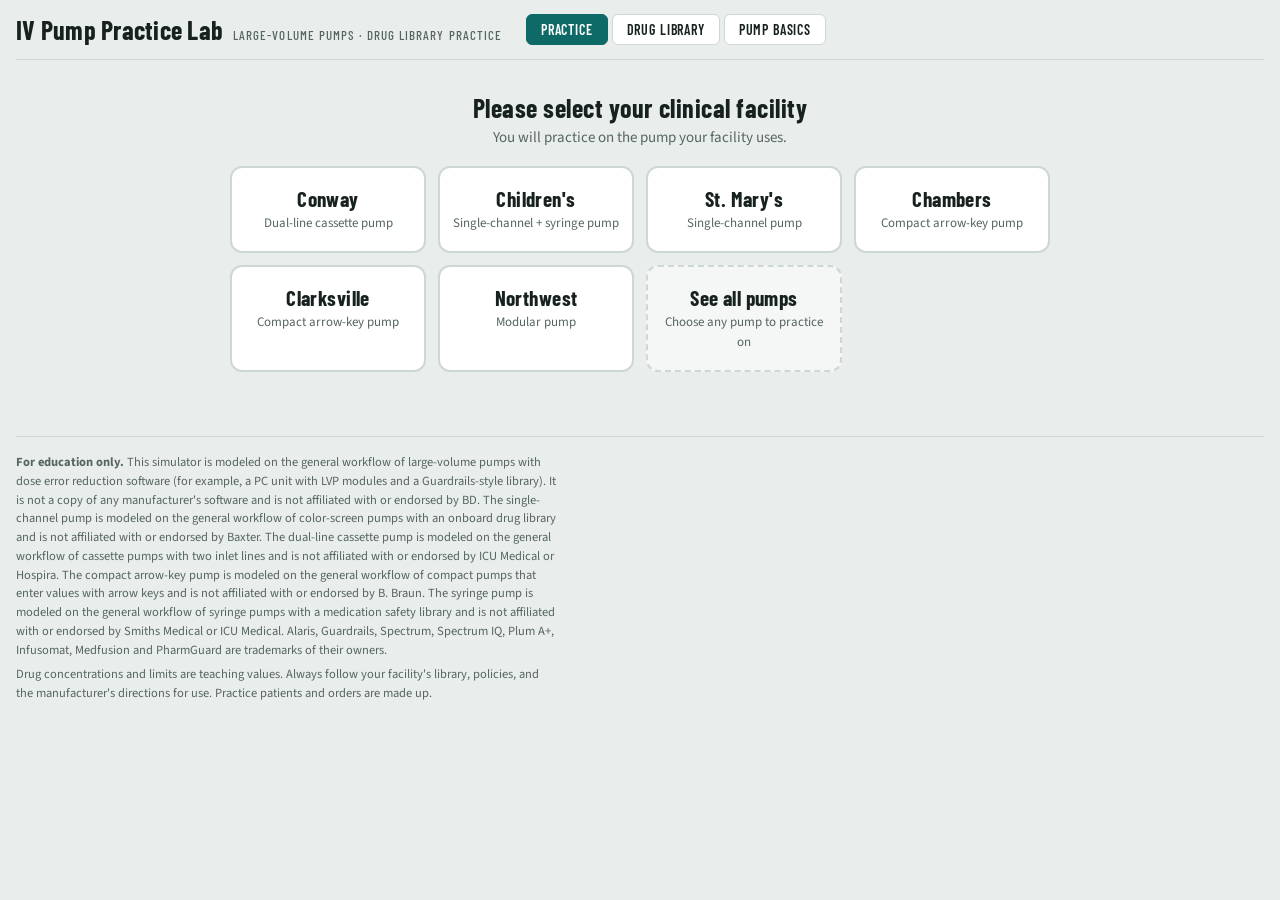
==== commit 3b862d6f: "Add a syringe pump (Medfusion 3500 workflow) for Children's Fifth pump: syringe on top, green screen" ====
--- a/index.html
+++ b/index.html
@@ -54,7 +54,7 @@
           <p class="fac-sub">You will practice on the pump your facility uses.</p>
           <div class="fac-grid">
             <button class="fac-card" data-fac="conway"><strong>Conway</strong><span>Dual-line cassette pump</span></button>
-            <button class="fac-card" data-fac="childrens"><strong>Children's</strong><span>Single-channel pump</span></button>
+            <button class="fac-card" data-fac="childrens"><strong>Children's</strong><span>Single-channel + syringe pump</span></button>
             <button class="fac-card" data-fac="stmarys"><strong>St. Mary's</strong><span>Single-channel pump</span></button>
             <button class="fac-card" data-fac="chambers"><strong>Chambers</strong><span>Compact arrow-key pump</span></button>
             <button class="fac-card" data-fac="clarksville"><strong>Clarksville</strong><span>Compact arrow-key pump</span></button>
@@ -135,6 +135,20 @@
               <span>Small black display, no number keys: values are dialed in with arrows</span>
               <em class="pp-where">Used at: Chambers, Clarksville</em>
             </button>
+            <button class="pp-card" data-dev="syr" aria-label="Syringe pump: syringe on top, green screen, number keypad">
+              <svg viewBox="0 0 240 170" aria-hidden="true">
+                <rect x="40" y="36" width="120" height="16" rx="3" fill="#f5f7f7" stroke="#8f9a98"/><rect x="42" y="38" width="70" height="12" fill="#cfe7f5"/>
+                <rect x="160" y="40" width="30" height="8" fill="#c9cfce" stroke="#8f9a98"/><rect x="188" y="30" width="18" height="28" rx="3" class="pp-body"/>
+                <rect x="14" y="58" width="212" height="84" rx="10" class="pp-body"/>
+                <rect x="52" y="72" width="100" height="44" rx="3" fill="#a7d99a" stroke="#56656f"/>
+                <g fill="#f6b75b" stroke="#c98a2b"><ellipse cx="62" cy="126" rx="9" ry="4"/><ellipse cx="88" cy="126" rx="9" ry="4"/><ellipse cx="114" cy="126" rx="9" ry="4"/><ellipse cx="140" cy="126" rx="9" ry="4"/></g>
+                <g class="pp-key"><circle cx="172" cy="78" r="5"/><circle cx="186" cy="78" r="5"/><circle cx="200" cy="78" r="5"/><circle cx="172" cy="92" r="5"/><circle cx="186" cy="92" r="5"/><circle cx="200" cy="92" r="5"/><circle cx="172" cy="106" r="5"/><circle cx="186" cy="106" r="5"/><circle cx="200" cy="106" r="5"/><circle cx="172" cy="120" r="5"/><circle cx="186" cy="120" r="5"/><circle cx="200" cy="120" r="5"/></g>
+                <rect x="22" y="70" width="16" height="10" rx="3" fill="#d33"/><circle cx="30" cy="128" r="6" fill="#3a78d8"/>
+              </svg>
+              <strong>Syringe pump</strong>
+              <span>Syringe on top, green screen, number keypad</span>
+              <em class="pp-where">Used at: Children's</em>
+            </button>
           </div>
           <p class="pp-note">You can switch any time with <b>Change facility</b>.</p>
         </div>
@@ -181,6 +195,43 @@
             <div class="module" data-ch="B" id="modB"></div>
           </div>
 
+          <div class="sy" id="syr" hidden>
+            <div class="sy-case">
+              <div class="sy-top">
+                <div class="sy-syringe"><i class="sy-barrel"><b class="sy-fluid"></b></i><i class="sy-plunger"></i><i class="sy-driver"></i></div>
+                <span class="sy-tube"></span><span class="sy-load">SYRINGE LOADED</span>
+              </div>
+              <div class="sy-front">
+                <div class="sy-leftcol">
+                  <button class="syb silence" data-sy="SILENCE" aria-label="Silence">🔔</button>
+                  <div class="sy-leds"><span class="led" id="syLedG"></span><span class="led" id="syLedR"></span></div>
+                  <button class="syb power" id="syPower" aria-label="Power">POWER</button>
+                </div>
+                <div class="sy-mid">
+                  <div class="sy-row">
+                    <span class="sy-occ" id="syOcc"><i></i><i></i><i></i><i></i></span>
+                    <button class="syb bolus" data-sy="BOLUS">BOLUS</button>
+                    <button class="syb start" data-sy="START">START</button>
+                    <button class="syb stop" data-sy="STOP">STOP</button>
+                  </div>
+                  <div class="sy-screen" id="syScreen" aria-live="polite"></div>
+                  <div class="sy-soft">
+                    <button class="syk" data-i="0" aria-label="Soft key 1"></button><button class="syk" data-i="1" aria-label="Soft key 2"></button>
+                    <button class="syk" data-i="2" aria-label="Soft key 3"></button><button class="syk" data-i="3" aria-label="Soft key 4"></button>
+                    <button class="syb back" data-sy="BACK">BACK</button>
+                  </div>
+                </div>
+                <div class="sy-pad">
+                  <button class="syn" data-sy="1">1</button><button class="syn" data-sy="2">2</button><button class="syn" data-sy="3">3</button>
+                  <button class="syn" data-sy="4">4</button><button class="syn" data-sy="5">5</button><button class="syn" data-sy="6">6</button>
+                  <button class="syn" data-sy="7">7</button><button class="syn" data-sy="8">8</button><button class="syn" data-sy="9">9</button>
+                  <button class="syn" data-sy=".">•</button><button class="syn" data-sy="0">0</button><button class="syn enter" data-sy="ENTER">ENTER</button>
+                  <div class="sy-name">SYRINGE PUMP</div>
+                </div>
+              </div>
+            </div>
+          </div>
+
           <div class="bb" id="space" hidden>
             <div class="bb-case">
               <div class="bb-top"><span class="bb-line"></span><span class="bb-drop"><i class="drop-ico"></i></span><span class="door-state">SET LOADED</span></div>
@@ -471,6 +522,26 @@
           <li>Start/Stop → <i>Check bag height, open SECondary clamp</i> → Start/Stop again. The primary resumes on its own when the SEC is done.</li>
         </ol>
       </div>
+      <div class="panel only-syr">
+        <h3>Parts of the syringe pump</h3>
+        <ul>
+          <li><b>Syringe</b> on top: the barrel clamp holds the barrel, the plunger driver pushes the plunger. The pump reads the syringe brand and size: check it on the <i>Load syringe</i> screen.</li>
+          <li><b>Green screen</b>: the drug program name across the top, the profile (NICU, PICU) on the right. Menus are numbered: <b>press the number</b> to pick.</li>
+          <li><b>Four orange soft keys</b> under the screen (CHG PROFILE, MORE, CHG DOSE, OPTIONS …) and <b>BACK</b>.</li>
+          <li><b>Keypad</b>: type numbers, <b>ENTER</b> confirms. <b>START</b>, <b>STOP</b>, <b>BOLUS</b> across the top; <b>POWER</b> and <b>SILENCE</b> on the left.</li>
+        </ul>
+      </div>
+      <div class="panel only-syr">
+        <h3>Programming the syringe pump</h3>
+        <ol>
+          <li>POWER → self test (do not touch the plunger driver) → <b>Select Profile</b>: NICU or PICU, <b>Intermittent</b> or <b>Continuous</b>, or General Peds.</li>
+          <li><b>Select Category</b> (Antibiotic, Cardiovascular, Sedation/Analg., Electrolytes …) → <b>Select Drug Program</b> (it names the concentration, e.g. FENTANYL 10 MCG/ML DRIP).</li>
+          <li>Type <b>WEIGHT</b> → ENTER, <b>DOSE</b> → ENTER. Intermittent doses also need <b>TIME</b> (30 = 30 min, 100 = 1 hr). The rate calculates.</li>
+          <li><b>Load syringe</b>: barrel clamp up, flange in the clip, plunger driver against the plunger, clamp down. Check the brand and size → ENTER.</li>
+          <li><b>Prime</b> (disconnected from the patient) or skip, check every setting, press <b>START</b>.</li>
+          <li>Titrate a drip with <b>CHG DOSE</b> → new dose → ENTER → <b>START</b>. Soft limits ask <i>Override?</i>; hard limits must be re-entered. An overridden dose shows in <b>reverse highlight</b>.</li>
+        </ol>
+      </div>
       <div class="panel">
         <h3>Soft limits vs. hard limits</h3>
         <p><b>Soft limit</b>: the dose is unusual for this care area. Stop, re-read the order, recheck your math and the patient's weight. Override only if the order is correct and verified. Overrides are recorded.</p>
@@ -527,7 +598,7 @@
 </main>
 
 <footer>
-  <p><b>For education only.</b> This simulator is modeled on the general workflow of large-volume pumps with dose error reduction software (for example, a PC unit with LVP modules and a Guardrails-style library). It is not a copy of any manufacturer's software and is not affiliated with or endorsed by BD. The single-channel pump is modeled on the general workflow of color-screen pumps with an onboard drug library and is not affiliated with or endorsed by Baxter. The dual-line cassette pump is modeled on the general workflow of cassette pumps with two inlet lines and is not affiliated with or endorsed by ICU Medical or Hospira. The compact arrow-key pump is modeled on the general workflow of compact pumps that enter values with arrow keys and is not affiliated with or endorsed by B. Braun. Alaris, Guardrails, Spectrum, Spectrum IQ, Plum A+ and Infusomat are trademarks of their owners.</p>
+  <p><b>For education only.</b> This simulator is modeled on the general workflow of large-volume pumps with dose error reduction software (for example, a PC unit with LVP modules and a Guardrails-style library). It is not a copy of any manufacturer's software and is not affiliated with or endorsed by BD. The single-channel pump is modeled on the general workflow of color-screen pumps with an onboard drug library and is not affiliated with or endorsed by Baxter. The dual-line cassette pump is modeled on the general workflow of cassette pumps with two inlet lines and is not affiliated with or endorsed by ICU Medical or Hospira. The compact arrow-key pump is modeled on the general workflow of compact pumps that enter values with arrow keys and is not affiliated with or endorsed by B. Braun. The syringe pump is modeled on the general workflow of syringe pumps with a medication safety library and is not affiliated with or endorsed by Smiths Medical or ICU Medical. Alaris, Guardrails, Spectrum, Spectrum IQ, Plum A+, Infusomat, Medfusion and PharmGuard are trademarks of their owners.</p>
   <p>Drug concentrations and limits are teaching values. Always follow your facility's library, policies, and the manufacturer's directions for use. Practice patients and orders are made up.</p>
 </footer>
 <!--BODY-END-->
@@ -536,6 +607,7 @@
 <script src="js/spectrum.js"></script>
 <script src="js/plum.js"></script>
 <script src="js/space.js"></script>
+<script src="js/syringe.js"></script>
 <script src="js/scenarios.js"></script>
 <script src="js/practice.js"></script>
 <script src="js/app.js"></script>
--- a/css/pump.css
+++ b/css/pump.css
@@ -458,9 +458,9 @@
 .pp-t { font: 700 14px var(--f-display); fill: #2a3432; text-anchor: middle; }
 .pp-note { font-size: 13px; color: var(--muted); margin-top: 14px; }
 .change-pump { margin-left: auto; }
-.only-sq, .only-plum, .only-space { display: none; }
-.dev-sq .only-sq, .dev-plum .only-plum, .dev-space .only-space { display: block; }
-.dev-sq .only-mod, .dev-plum .only-mod, .dev-space .only-mod { display: none; }
+.only-sq, .only-plum, .only-space, .only-syr { display: none; }
+.dev-sq .only-sq, .dev-plum .only-plum, .dev-space .only-space, .dev-syr .only-syr { display: block; }
+.dev-sq .only-mod, .dev-plum .only-mod, .dev-space .only-mod, .dev-syr .only-mod { display: none; }
 
 /* ---------- single-channel pump (device) ---------- */
 .sq { display: flex; flex-direction: column; align-items: center; margin: 0 auto; width: max-content; }
@@ -744,3 +744,74 @@
 .pp-where { font-style: normal; font-size: 12.5px; font-weight: 600; color: var(--accent); margin-top: 4px; }
 .fac-label { font-size: 13px; font-weight: 600; color: var(--ink); margin-left: auto; }
 .fac-label + .change-pump { margin-left: 0; }
+
+/* ---------- syringe pump (device) ---------- */
+.sy { margin: 0 auto; width: max-content; }
+.sy, .sy button { touch-action: manipulation; -webkit-user-select: none; user-select: none; -webkit-tap-highlight-color: transparent; }
+.sy-case { background: linear-gradient(180deg, #eef0ef, #d6dad9); border: 1px solid #a3adab; border-radius: 18px; padding: 8px 12px 12px; box-shadow: 0 12px 24px -10px var(--shell-shadow), inset 0 1px 0 #fff; }
+.sy-top { height: 46px; display: flex; align-items: center; gap: 10px; padding: 0 16px; position: relative; }
+.sy-syringe { position: relative; height: 26px; width: 440px; margin-left: 60px; }
+.sy-barrel { position: absolute; left: 0; top: 3px; width: 300px; height: 20px; border: 2px solid #8f9a98; border-radius: 3px 10px 10px 3px; background: rgba(255,255,255,.7); overflow: hidden; }
+.sy-fluid { position: absolute; left: 0; top: 0; bottom: 0; width: calc(var(--fill, 70) * 1%); background: linear-gradient(180deg, #d6ecf7, #a8d3ea); transition: width .6s; }
+/* The plunger and driver follow the fluid level (--fill, 0-100 % of the barrel). */
+.sy-plunger { position: absolute; top: 5px; left: calc(var(--fill, 70) * 3px); width: 110px; height: 16px; background: linear-gradient(90deg, #7d8886 0 6px, #c3cac8 6px); border: 1px solid #8f9a98; border-radius: 2px; transition: left .6s; }
+.sy-driver { position: absolute; left: calc(var(--fill, 70) * 3px + 110px); top: -6px; width: 40px; height: 38px; background: linear-gradient(90deg, #cfd5d4, #e6e9e8); border: 1px solid #8f9a98; border-radius: 6px; transition: left .6s; }
+.sy-tube { position: absolute; left: 10px; top: 20px; width: 64px; height: 4px; background: #d6ecf7; border: 1px solid #8f9a98; border-radius: 2px; }
+.sy-load { font: 700 10px var(--f-display); letter-spacing: .1em; color: #2a3432; margin-left: auto; }
+.sy-front { display: flex; gap: 12px; align-items: stretch; background: #e7ebf3; border: 1px solid #a8b3c9; border-radius: 12px; padding: 10px 12px; }
+.sy-leftcol { display: flex; flex-direction: column; justify-content: space-between; align-items: center; gap: 8px; width: 60px; }
+.sy-leds { display: flex; gap: 6px; }
+.sy-leds .led.on { background: #3ccf64; box-shadow: 0 0 6px #3ccf64; }
+.sy-leds .led.alarm { background: #ff4b3e; box-shadow: 0 0 8px #ff4b3e; animation: blink 1s steps(2) infinite; }
+.syb { border: 1px solid #6c7a96; background: linear-gradient(180deg, #f6f8fc, #d4dbea); color: #26314a; font: 700 10.5px var(--f-lcd); border-radius: 8px; cursor: pointer; padding: 0; }
+.syb.silence { width: 46px; height: 36px; background: linear-gradient(180deg, #ff6b61, #c62b21); color: #fff; font-size: 16px; }
+.syb.power { width: 52px; height: 52px; border-radius: 50%; background: radial-gradient(circle at 40% 35%, #5d86d8, #22448f); color: #fff; font-size: 9px; }
+.syb.power.pulse { animation: pulse 1.6s ease-in-out infinite; }
+.sy-mid { display: flex; flex-direction: column; gap: 8px; }
+.sy-row { display: flex; align-items: center; gap: 12px; }
+.sy-occ { display: inline-flex; gap: 3px; margin-right: auto; padding: 3px 6px; background: #2a3242; border-radius: 4px; }
+.sy-occ i { width: 12px; height: 8px; background: #4a5568; border-radius: 1px; }
+.sy-occ i.on { background: #f4e04d; }
+.syb.bolus { width: 60px; height: 32px; }
+.syb.start { width: 60px; height: 32px; background: linear-gradient(180deg, #5fc36e, #2f8c3c); color: #fff; }
+.syb.stop { width: 60px; height: 32px; background: linear-gradient(180deg, #ea675e, #b3261e); color: #fff; }
+.sy-screen { width: 400px; height: 170px; background: #a9da96; border: 3px solid #3b4a36; border-radius: 4px; color: #1b2a17; font: 700 12px/1.2 var(--f-mono); display: flex; flex-direction: column; overflow: hidden; position: relative; }
+.sy-screen.off { background: #3e4a3a; }
+.sy-soft { display: grid; grid-template-columns: repeat(4, 1fr) 52px; gap: 8px; align-items: center; }
+.syk { height: 26px; border-radius: 13px; border: 1px solid #c98a2b; background: linear-gradient(180deg, #ffd08a, #f0a948); cursor: pointer; }
+.syb.back { height: 26px; border-radius: 13px; background: linear-gradient(180deg, #ffd08a, #f0a948); border-color: #c98a2b; font-size: 9.5px; }
+.sy-pad { display: grid; grid-template-columns: repeat(3, 44px); grid-auto-rows: 44px; gap: 7px; align-content: start; }
+.syn { width: 44px; height: 44px; border-radius: 50%; border: 1px solid #6c7a96; background: radial-gradient(circle at 40% 35%, #ffffff, #cdd6e8); color: #22448f; font: 700 17px var(--f-lcd); cursor: pointer; }
+.syn.enter { font-size: 9.5px; background: radial-gradient(circle at 40% 35%, #ffffff, #b9c8e6); }
+.sy-name { grid-column: 1 / -1; text-align: center; font: 600 10px var(--f-display); letter-spacing: .14em; color: #22448f; align-self: end; }
+.syb:active, .syn:active, .syk:active { filter: brightness(.88); }
+
+/* ---------- syringe pump (screen) ---------- */
+.sys-top { display: flex; justify-content: space-between; align-items: baseline; gap: 6px; padding: 3px 6px; border-bottom: 2px solid #1b2a17; font-size: 13px; }
+.sys-top .t { font: 700 15px/1.1 var(--f-lcd); letter-spacing: .02em; white-space: nowrap; overflow: hidden; text-overflow: ellipsis; }
+.sys-top .u { font-size: 11px; }
+.sys-top .run { font-size: 11px; margin-left: 6px; }
+.sys-top .run.go { animation: blink 1s steps(2) infinite; }
+.sys-body { flex: 1; padding: 3px 6px; overflow: hidden; position: relative; }
+.sys-prompt { padding: 2px 6px; font-size: 10.5px; border-top: 1px solid #1b2a17; min-height: 17px; }
+.sys-prompt.warn { background: #1b2a17; color: #a9da96; }
+.sys-soft { display: grid; grid-template-columns: repeat(4, 1fr); background: #1b2a17; color: #a9da96; min-height: 20px; }
+.sys-soft div { display: grid; place-items: center; font-size: 10px; text-align: center; cursor: pointer; border-right: 1px solid #a9da96; padding: 1px; }
+.sys-soft div:last-child { border-right: 0; }
+.sys-soft div.empty { cursor: default; }
+.sys-menu { display: grid; grid-template-columns: 1fr 1fr; gap: 1px 10px; font-size: 11.5px; }
+.sys-menu span { white-space: nowrap; overflow: hidden; text-overflow: ellipsis; }
+.sys-menu b { display: inline-block; width: 14px; }
+.sys-rows { display: grid; grid-template-columns: 1fr 1fr; gap: 1px 8px; font-size: 11.5px; }
+.sys-rows > div { display: flex; justify-content: space-between; gap: 4px; padding: 0 3px; }
+.sys-rows > div.big { grid-column: 1 / -1; font-size: 17px; }
+.sys-rows > div.on { background: #1b2a17; color: #a9da96; }
+.sys-rows > div.rev b { background: #1b2a17; color: #a9da96; padding: 0 3px; }
+.sys-msg { text-align: center; margin-top: 14px; font-size: 13px; line-height: 1.45; }
+.sys-msg .sy-size { font-size: 20px; display: inline-block; margin-top: 8px; border: 2px solid #1b2a17; padding: 2px 10px; }
+.sys-alarm { background: #1b2a17; color: #a9da96; text-align: center; font-size: 14px; padding: 3px; animation: blink 1s steps(2) infinite; }
+.sys-flash { position: absolute; left: 6px; right: 6px; bottom: 3px; background: #1b2a17; color: #a9da96; font-size: 10.5px; text-align: center; padding: 1px 3px; }
+.sys-boot { flex: 1; display: flex; flex-direction: column; align-items: center; justify-content: center; gap: 6px; font-size: 13px; }
+.sys-boot b { font: 700 22px var(--f-display); letter-spacing: .1em; }
+@media (pointer: coarse) { .syk { height: 32px; } .syn { width: 48px; height: 48px; } .sy-pad { grid-template-columns: repeat(3, 48px); grid-auto-rows: 48px; } }
+@media (prefers-reduced-motion: reduce) { .sys-alarm, .sys-top .run.go { animation: none; } }
